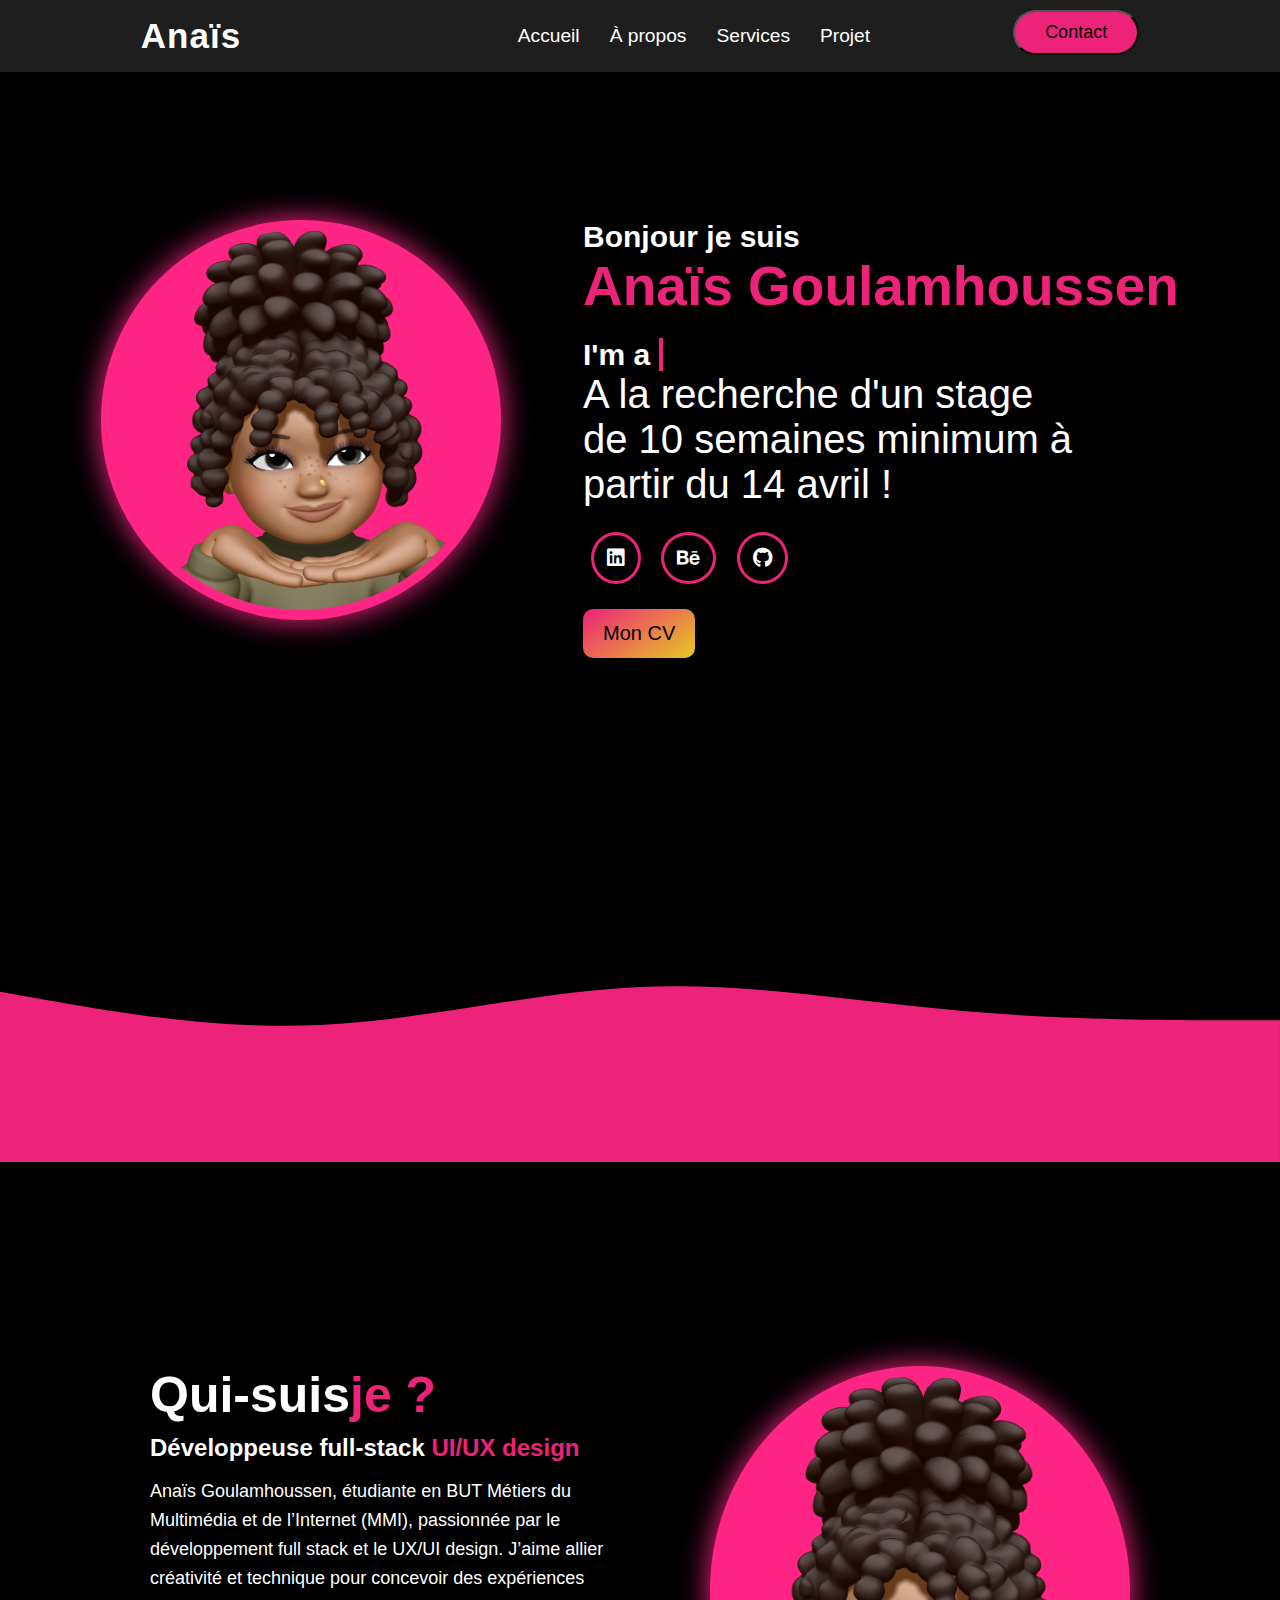
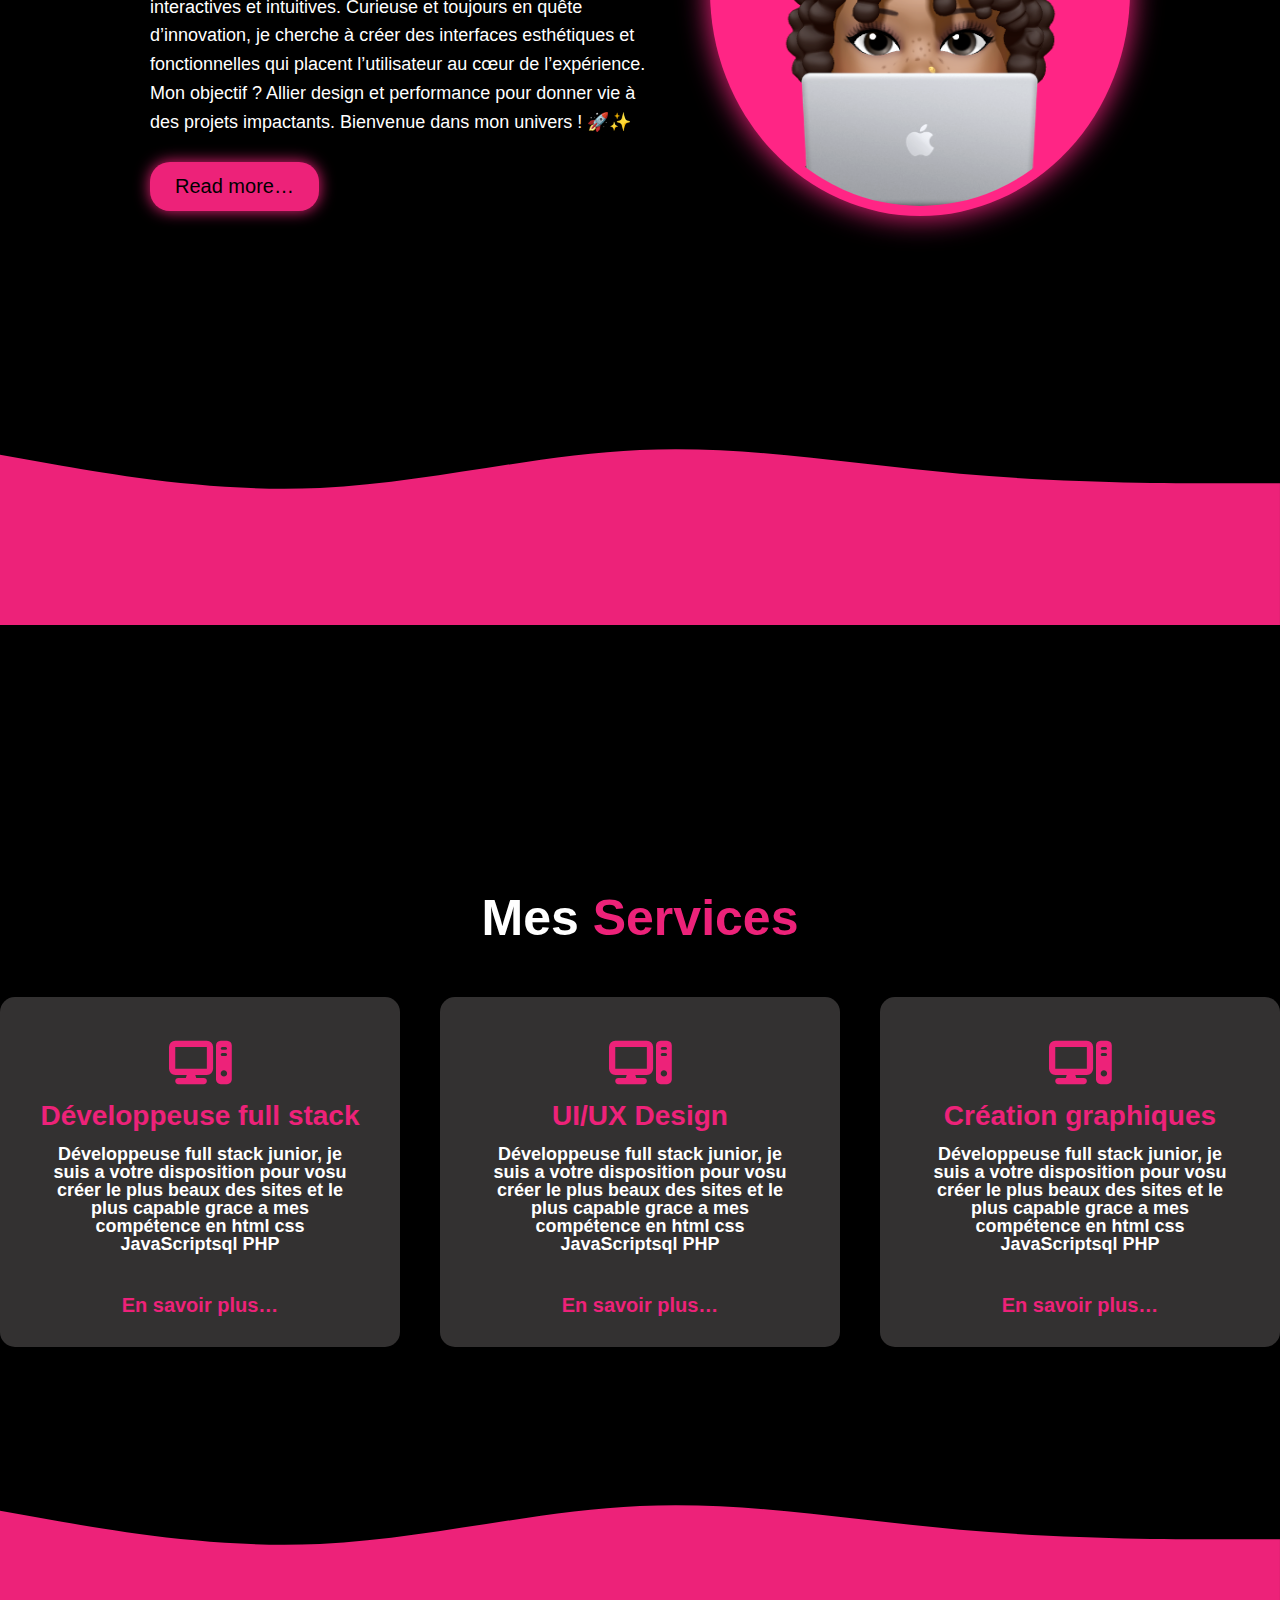
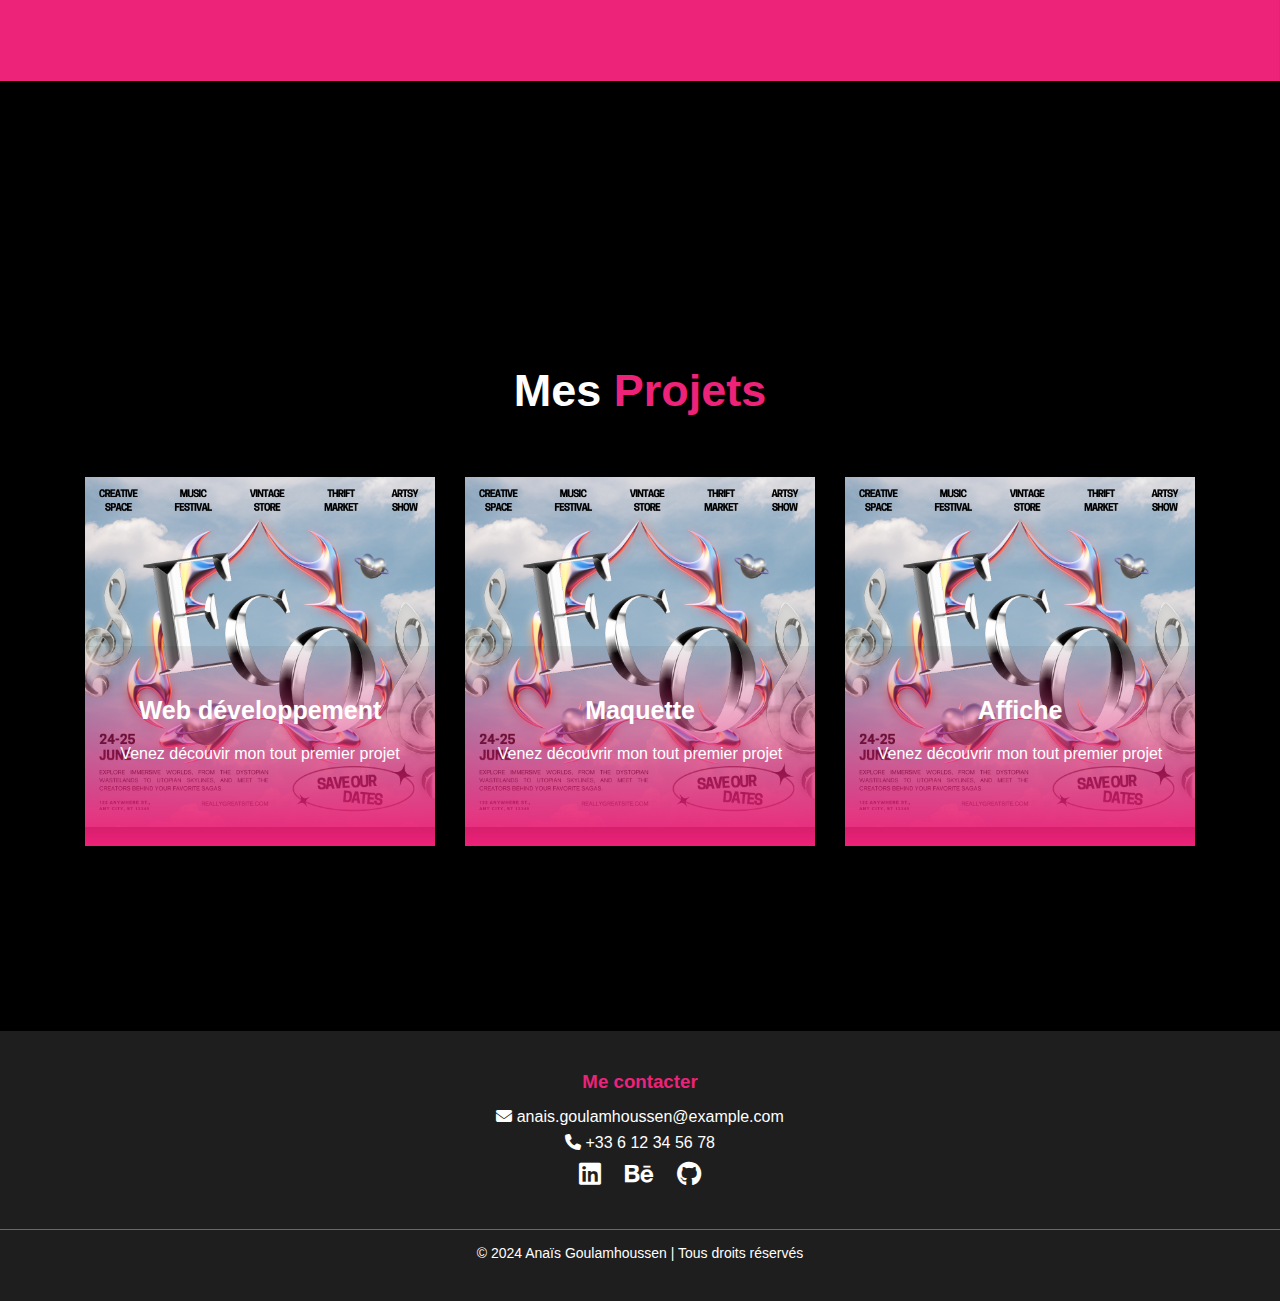
==== index.html @ 4d97e4d9 "Commit" ====
<!DOCTYPE html>
<html lang="fr">
<head>
    <meta charset="UTF-8">
    <meta name="viewport" content="width=device-width, initial-scale=1.0">
    <title>Portfolio Anaïs</title>
    <link rel="stylesheet" href="style.css">
    <link rel="stylesheet" href="https://cdnjs.cloudflare.com/ajax/libs/font-awesome/6.7.2/css/all.min.css">
</head>
<body>
 <nav>
        <input type="checkbox" class="checkbox" id="check">
        <h1 class="nav_head">Anaïs</h1>
        <ul>
            <li><a href="#Acceuil">Accueil</a></li>
            <li><a href="#Apropos">À propos</a></li>
            <li><a href="#services">Services</a></li>
            <li><a href="#projet">Projet</a></li>
          <a href="#contact"><button class="contact_btn">Contact</button></a>
        </ul>
      </div>
        <label for="check" class="checkbtn">
            <i class="fas fa-bars"></i>
        </label>
      </nav>
    <section id="home" class="home">
      <img src="./images/memojip.png" alt="Photo de Anaïs" width="400px" height="400px">
      <div class="description">
        <h1> Bonjour je suis <br><span> Anaïs Goulamhoussen</span></h1>
        <h2> I'm a <span> Web developpeuse | UI/UX design </span></h2>
        <p> A la recherche d'un stage de 10 semaines minimum à partir du 14 avril !
        </p>
        <div class="font">
          <i class="fa-brands fa-linkedin"></i>
          <i class="fa-brands fa-behance"></i>
          <i class="fa-brands fa-github"></i>
        </div>
        <button> Mon CV</button>
      </div>
    </section>
    <svg xmlns="http://www.w3.org/2000/svg" viewBox="0 0 1440 320">
      <path fill="#ED2279" fill-opacity="1" d="M0,128L60,138.7C120,149,240,171,360,165.3C480,160,600,128,720,122.7C840,117,960,139,1080,149.3C1200,160,1320,160,1380,160L1440,160L1440,320L1380,320C1320,320,1200,320,1080,320C960,320,840,320,720,320C600,320,480,320,360,320C240,320,120,320,60,320L0,320Z"></path></svg>
    <section id="about" class="about">
<div class="about_section">
<h1> Qui-suis<span>je ?</span></h1>
<h2> Développeuse full-stack <span> UI/UX design</span></h2>
<p>  Anaïs Goulamhoussen, étudiante en BUT Métiers du Multimédia et de l’Internet (MMI), passionnée par le développement full stack et le UX/UI design. J’aime allier créativité et technique pour concevoir des expériences interactives et intuitives.

Curieuse et toujours en quête d’innovation, je cherche à créer des interfaces esthétiques et fonctionnelles qui placent l’utilisateur au cœur de l’expérience. Mon objectif ? Allier design et performance pour donner vie à des projets impactants.

Bienvenue dans mon univers ! 🚀✨</p>
<button class="about_btn"> Read more…</button>
</div> 
<div class="about_photo">
  <img src="./images/apropos.png" alt="Photo de Anaïs" width="420px" height="450px">
</div>
</section> 
<svg xmlns="http://www.w3.org/2000/svg" viewBox="0 0 1440 320">
  <path fill="#ED2279" fill-opacity="1" d="M0,128L60,138.7C120,149,240,171,360,165.3C480,160,600,128,720,122.7C840,117,960,139,1080,149.3C1200,160,1320,160,1380,160L1440,160L1440,320L1380,320C1320,320,1200,320,1080,320C960,320,840,320,720,320C600,320,480,320,360,320C240,320,120,320,60,320L0,320Z"></path></svg>
<section id="service">
  <h1 class="service_section"> Mes <span> Services</span></h1>
  <div class="card">
    <div class="service_card">
      <i class="fas fa-computer">
        <h2> Développeuse full stack</h2>
        <p> Développeuse full stack junior, je suis a votre disposition pour vosu créer le plus beaux des sites et le plus capable grace a mes compétence en html css JavaScriptsql PHP
        </p>
        <a href="#"> En savoir plus…</a>
      </i>
    </div>
    <div class="service_card">
      <i class="fas fa-computer">
        <h2> UI/UX Design</h2>
        <p>Développeuse full stack junior, je suis a votre disposition pour vosu créer le plus beaux des sites et le plus capable grace a mes compétence en html css JavaScriptsql PHP
        </p>
        <a href="#"> En savoir plus…</a>
      </i>
    </div>
    <div class="service_card">
      <i class="fas fa-computer">
        <h2> Création graphiques </h2>
        <p>Développeuse full stack junior, je suis a votre disposition pour vosu créer le plus beaux des sites et le plus capable grace a mes compétence en html css JavaScriptsql PHP
        </p>
        <a href="#"> En savoir plus…</a>
      </i>
    </div>
  </div>
</section>
<svg xmlns="http://www.w3.org/2000/svg" viewBox="0 0 1440 320">
  <path fill="#ED2279" fill-opacity="1" d="M0,128L60,138.7C120,149,240,171,360,165.3C480,160,600,128,720,122.7C840,117,960,139,1080,149.3C1200,160,1320,160,1380,160L1440,160L1440,320L1380,320C1320,320,1200,320,1080,320C960,320,840,320,720,320C600,320,480,320,360,320C240,320,120,320,60,320L0,320Z"></path></svg>
<section id="portfolio"></section>
<h1 class="port_section">Mes <span>Projets</span></h1>
<div class="project">
  <div class="port_card">
    <a href="dev.html">
      <img src="./images/projet.png" alt="" width="350px" height="350px">
      <a href="dev.html"></a>
    <div class="content">
      <h1>Web développement </h1>
      <p> Venez découvir mon tout premier projet </p>
    </div>
  </div>
  <div class="port_card">
    <a href="ux.html">
        <img src="./images/projet.png" alt="" width="350px" height="350px">
    </a>
    <div class="content">
      <h1>Maquette</h1>
      <p> Venez découvrir mon tout premier projet </p>
    </div>
</div>

<div class="port_card">
    <a href="Création.html">
        <img src="./images/projet.png" alt="" width="350px" height="350px">
    </a>
    <div class="content">
      <h1>Affiche</h1>
      <p> Venez découvrir mon tout premier projet </p>
    </div>
</div>
</div>
</section>
<footer>
  <div class="footer_container">
    <div class="footer_contact">
      <h3>Me contacter</h3>
      <p><i class="fas fa-envelope"></i> anais.goulamhoussen@example.com</p>
      <p><i class="fas fa-phone"></i> +33 6 12 34 56 78</p>
      <div class="footer_social">
        <a href="#"><i class="fab fa-linkedin"></i></a>
        <a href="#"><i class="fab fa-behance"></i></a>
        <a href="#"><i class="fab fa-github"></i></a>
      </div>
    </div>
  </div>
  <p class="footer_bottom">&copy; 2024 Anaïs Goulamhoussen | Tous droits réservés</p>
</footer>

</body>
</html>
---- style.css ----
@import url('https://fonts.googleapis.com/css2?family=Poppins:wght@700&display=swap');

/* Splash Screen avec Vidéo */
.splash {
  position: fixed;
  top: 0;
  left: 0;
  width: 100vw;
  height: 100vh;
  background-color: black;
  display: flex;
  justify-content: center;
  align-items: center;
  z-index: 1000;
  overflow: hidden;
}

.splash video {
  width: 100%;
  height: 100%;
  object-fit: cover; /* Ajuste la vidéo pour remplir l'écran */
}

/* Masquer l'élément une fois terminé */
.hidden {
  opacity: 0;
  pointer-events: none;
  transition: opacity 0.5s ease-in-out;
}




/*barre de menu*/
*{
  margin: 0px;
  padding: 0px;
  box-sizing: border-box;
  font-family: Arial, Helvetica, sans-serif;
  text-decoration: none;
  scroll-behavior: smooth;
}









body {
  background-color: rgb(0, 0, 0);
}

.separator {
  width: 80%;
  height: 5px;
  background: linear-gradient(to right, #ED2279, transparent);
  margin: 50px auto;
  animation: fadeIn 1s ease-in-out;
}

@keyframes fadeIn {
  from {
      width: 0;
  }
  to {
      width: 80%;
  }
}













/*navbar section*/
nav {
  background-color:  rgb(30, 30, 30);
  display: flex;
  align-items: center;
  justify-content: space-around;
  top: 0;
  width: 100%;
  color: white;
  font-size:larger ;
  overflow: hidden;
  padding: 10px;
  position: fixed;
  z-index:1000 ;
}

.nav_head{
  font-size: 35px;
  letter-spacing: 1px;
}

li {
  display: flex;
  float: inline-start;
  overflow: hidden; 
}

li a{
padding: 15px;
display: block;
color: white;
}

li a:hover {
  color: #ED2279;
}
.contact_btn {
  padding: 10px 30px;
  color: black;
  margin-left: 8rem;
  background-color: #ED2279;
  border-radius: 30px;
  font-size: large;
  cursor: pointer;
transition: .5s ease-in-out;
}
.contact_btn:hover{
 color: white;
 border: 2px solid #ED2279;
 background: transparent;

}
/*responsive navbar*/
.checkbtn{
  font-size: 30px;
  float: right;
  margin-right: 30px;
  cursor: pointer;
  display: none;
}

.checkbox{
  display: none;

}

@media screen and (max-widht:952px){
  .nav_head{
    font-size: 30px;
  }
  nav li a {
    font-size: 18px;
  }
  nav.contact_btn{
   margin-left: 20px; 
  }
}

@media screen and (max-width: 820px) {  /* Correction de "widht" en "width" */
  .checkbtn {
    display: block;
    margin-left: 150px;
  }

  .nav_head {
    padding-left: 10px;
  }

  nav ul {
    z-index: 1000;
    position: fixed;
    width: 60%;
    height: 50vh;
    background-color: black;
    top: 50px;
    right: -100%;
    padding: 20px;
    transition: all 0.5s;
  }

  nav li {
    text-align: center;
    display: block;
    float: left;
    width: 330px;
    height: 60px;
    padding: 5px;
  }

  nav .contact_btn {
    width: 90%;
    margin-top: 15px;
  }

  nav li a {
    font-size: 20px;
    color: white;  /* Correction de "columns" en "color" */
  }

  .checkbox:checked ~ ul {  /* Correction de ".checkbox:checked ~ul" */
    right: 0;
  }
}

/*Home section*/

.home{
  padding: 220px 100px;
  color: white;
  display: flex;
  justify-content: space-around;
  gap: 5rem;
}

.description{
  padding-top: 2Opx;
}
.description h1{
  font-size: 30px;
  font-weight: 700;
}

.description h1 span {
  color: #ED2279;
  font-size: 55px;
}

.description h2 {
  margin-top: 20px;
  font-size: 30px;
  font-weight: 900;
}

.description p {
  font-size: 40px;
}
.description h2 span{
  color: #ED2279;
  position: relative;
}
.description h2 span:after{
content:"";
position: absolute;
left: 0;
right: 0px;
height: 100%;
border-left: 4px solid #ED2279;
background-color: #000000;
animation: text 5s infinite backwards steps(10);
}
 @keyframes text{
  0%{
    left: 0%;
  }
  50%{
    left: 100%;
  }
  100% {
    left:0%
  }
 }
 .description p{
 width: 500px;
 margin: 2Opx;

 }
 .font i {
  margin: 25px 8px;
  border: 3px solid #ED2279;
  border-radius: 50%;
  padding: 13px;
  font-size: 20px;
  cursor: pointer;
  transition: 4s ease-in-out;
 }
 .font i:hover {
  background-color: #ED2279;
  transform: translateY(-15px);
  box-shadow: 0px 0px 15px #ED2279;
 }
 .description button {
  padding: 13px 20px;
  font-size: 20px;
  border-radius: 10px;
  background: linear-gradient(145deg, #ED2279,rgb(231,201,35));
  cursor: pointer;
  border: none;
 }

 .home img{
  background-color: #ED2279;
  padding: 10px;
  border-radius: 50%;
  box-shadow: 0px 0px 30px #ED2279;
  filter: brightness(1.1);
  transition: .4s ease-in-out;
  animation: animate 2.5s ease-in-out forwards infinite ;
 }
 .home img:hover{
  box-shadow: 0px 0px 50px #ED2279;
 }
 @keyframes animate {
  0%{
    transform: translate(-15px);
  }
  50%{
    transform: translate(-15px);
  }
  100%{
    transform: translate(0px);
  }
 }

 /* responsive âge acceuil*/

 @media screen and (max-width:820px){
  .home img {
    margin-top: -7rem;
    margin-left: -1rem;
    margin-bottom: -5rem;
    width: 390px;
    height: 390px;
  }
  .home{
    grid-template-columns: 1fr;
    flex-wrap: wrap;
  }
  .description{
    margin-left: -4rem;
  }
  .description h1 {
  font-size: 25px;
  }
  .description h1 span {
  font-size: 40px;
  }
  .description h2 {
    font-size: 25px;
  }
  .description p {
    font-size: 15px;
  }
 }

/* Section À propos*/

/* Conteneur principal */
.about {
  display: flex;
  justify-content: space-around;
  margin: 100px 150px;
  gap: 60px;
  padding-top: 100px;
  color: white;
}

/* Style de la photo */
.about_photo img {
  background-color: #ED2279;
  padding: 10px;
  border-radius: 50%;
  box-shadow: 0px 0px 30px #ED2279;
  filter: brightness(1.1);
  animation: animate 2.5s ease-in-out infinite;
}

/* Animation de l’image */
@keyframes animate {
  0% {
    transform: translateY(0px);
  }
  50% {
    transform: translateY(-15px);
  }
  100% {
    transform: translateY(0px);
  }
}

.about_section {
  margin-bottom: 30px;
  max-width: 600px;
}

/* Titres */
.about_section h1 {
  font-size: 50px;
}
.about_section h2 {
  margin-top: 10px;
}

/* Mise en valeur des mots */
.about_section span {
  color: #ED2279;
}

/* Texte */
.about_section p {
  margin-top: 15px;
  font-size: 18px;
  line-height: 1.6;
}

/* Bouton */
.about_btn {
  padding: 13px 25px;
  font-size: 20px;
  background-color: #ED2279;
  margin-top: 25px;
  border-radius: 20px;
  box-shadow: 0px 0px 15px #ED2279;
  border: none;
  cursor: pointer;
  transition: transform 0.3s, box-shadow 0.3s;
}

/* Effet au survol du bouton */
.about_btn:hover {
  transform: scale(1.05);
  box-shadow: 0px 0px 20px #ED2279;
}

/* Responsive */
@media screen and (max-width: 820px) {
  .about {
    flex-direction: column; /* Conserve le flexbox */
    align-items: center;
    text-align: center;
    margin: 50px auto;
  }

  .about_section {
    max-width: 90%; /* Pour éviter d’être trop large */
    margin: auto;
  }

  .about_section h1 {
    font-size: 35px;
  }

  .about_photo img {
    width: 200px;
    height: auto; /* Garder le ratio */
    margin: 20px auto;
  }

  .about_btn {
    padding: 10px 20px;
    font-size: 18px;
  }
}

/* service section */

/* Titre section */
/* Titre section */
h1.service_section {
  margin-top: 10rem;
  color: white;
  font-size: 50px;
  padding-top: 100px;
  text-align: center;
}

h1.service_section span {
  color: #ED2279;
}

/* Conteneur des cartes */
div.card {
  display: flex;
  flex-wrap: wrap;
  justify-content: center; /* Centre les cartes */
  gap: 40px; /* Augmente l'espace entre les cartes */
  text-align: justify;
  margin: 50px auto;
  color: white;
  max-width: 1300px; /* Empêche l'étirement excessif */
}

/* Cartes */
.service_card {
  background-color: rgb(51, 49, 49);
  padding: 40px; /* Plus d'espace */
  border-radius: 15px;
  transition: .5s ease;
  width: 400px; /* Plus large */
  height: 350px; /* Plus grand */
  text-align: center;
  display: flex;
  flex-direction: column;
  justify-content: space-between;
}

.service_card:hover {
  border: 3px solid #ED2279;
  background-color: #ab1757;
  transform: translateY(-10px);
}

.service_card i {
  font-size: 50px; /* Icône plus grande */
  color: #ED2279;
}

.service_card h2 {
  font-size: 28px; /* Agrandi */
  margin-top: 15px;
}

.service_card p {
  margin-top: 15px;
  margin-bottom: 15px;
  color: white;
  font-size: 18px; /* Texte plus lisible */
}

.service_card a {
  font-size: 20px; /* Lien plus grand */
  color: #ED2279;
}

/* 🛠️ RESPONSIVE DESIGN */
@media screen and (max-width: 1024px) {
  div.card {
    gap: 30px;
  }

  .service_card {
    width: 380px; /* Légèrement réduit */
    height: 330px;
    padding: 35px;
  }

  h1.service_section {
    font-size: 45px;
    padding-top: 50px;
  }
}

@media screen and (max-width: 768px) {
  div.card {
    flex-direction: column; /* Empile les cartes */
    align-items: center;
  }

  .service_card {
    width: 90%;
    height: auto;
    padding: 30px;
  }

  h1.service_section {
    font-size: 40px;
  }
}

@media screen and (max-width: 480px) {
  h1.service_section {
    font-size: 35px;
  }

  .service_card {
    width: 100%;
    padding: 25px;
  }

  .service_card h2 {
    font-size: 24px;
  }

  .service_card p {
    font-size: 16px;
  }
}

/* Portfolio section */

h1.port_section {
  margin-top: 200px;
  text-align: center;
  color: white;
  font-size: 45px;
  padding-top: 80px;
}

h1.port_section span{
  color: #ED2279;
}

div.project{
  display: flex;
  align-items: center;
  justify-content: center;
  gap: 30px;
  margin-top: 60px;
}

.port_card img{
  transition: .4s ease-in-out;
}

.port_card img:hover{
  transform: translateY(-20px) scale(1.1);
}

.port_card {
  object-fit: cover;
  overflow: hidden;
  box-sizing: border-box;
}

.port_card .content {
  border-image: fill 0 linear-gradient(#0001,#ED2279);
  position: relative;
  bottom: 185px;
  height: 200px;
  text-align: center;
  color: white;
  padding-top: 50px;
}

.content h1{
  font-size: 25px;
  margin-bottom: 20px;
}

.content{
  width: 350px;
}

@media screen and (max-width: 820px) {
  h1.port_section {
    font-size: 35px;
  }
  .project {
    grid-template-columns: 1fr;
    margin-bottom: 200px;
    flex-wrap: wrap;
  }
  .port_card {
    margin-bottom: -170px;
  }
}







/* Footer */
footer {
  background-color: rgb(30, 30, 30);
  color: white;
  padding: 40px 0;
  text-align: center;
}

.footer_container {
  display: flex;
  justify-content: space-around;
  flex-wrap: wrap;
  max-width: 1200px;
  margin: auto;
  padding: 0 20px;
}

.footer_about, .footer_links, .footer_contact {
  flex: 1;
  min-width: 250px;
  margin-bottom: 20px;
}

.footer_about h2, .footer_links h3, .footer_contact h3 {
  color: #ED2279;
  margin-bottom: 15px;
}

.footer_links ul {
  list-style: none;
  padding: 0;
}

.footer_links ul li {
  margin: 8px 0;
}

.footer_links ul li a {
  color: white;
  text-decoration: none;
  transition: 0.3s;
}

.footer_links ul li a:hover {
  color: #ED2279;
}

.footer_contact p {
  margin: 8px 0;
}

.footer_social a {
  display: inline-block;
  margin: 0 10px;
  font-size: 25px;
  color: white;
  transition: 0.3s;
}

.footer_social a:hover {
  color: #ED2279;
}

.footer_bottom {
  margin-top: 20px;
  font-size: 14px;
  border-top: 1px solid #ED2279;
  padding-top: 15px;
}

/* Responsive */
@media screen and (max-width: 768px) {
  .footer_container {
    flex-direction: column;
    text-align: center;
  }
}
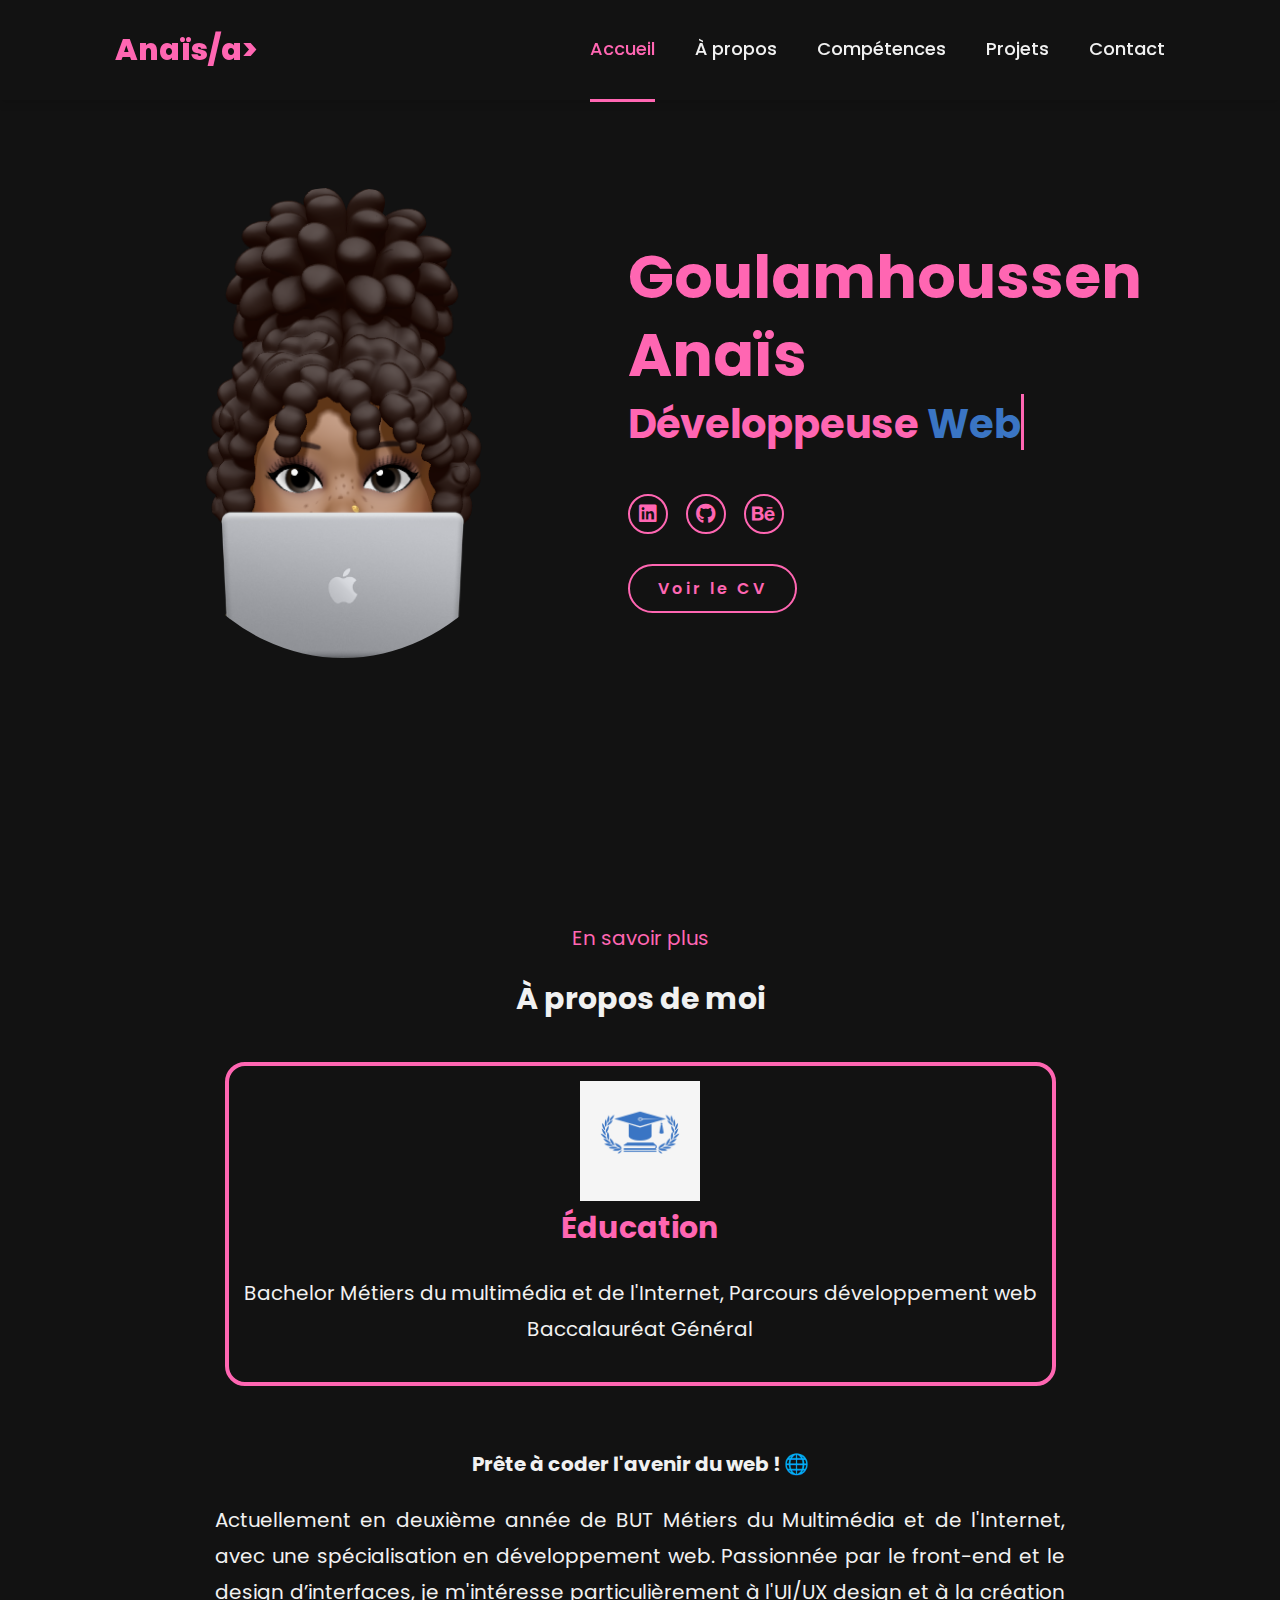
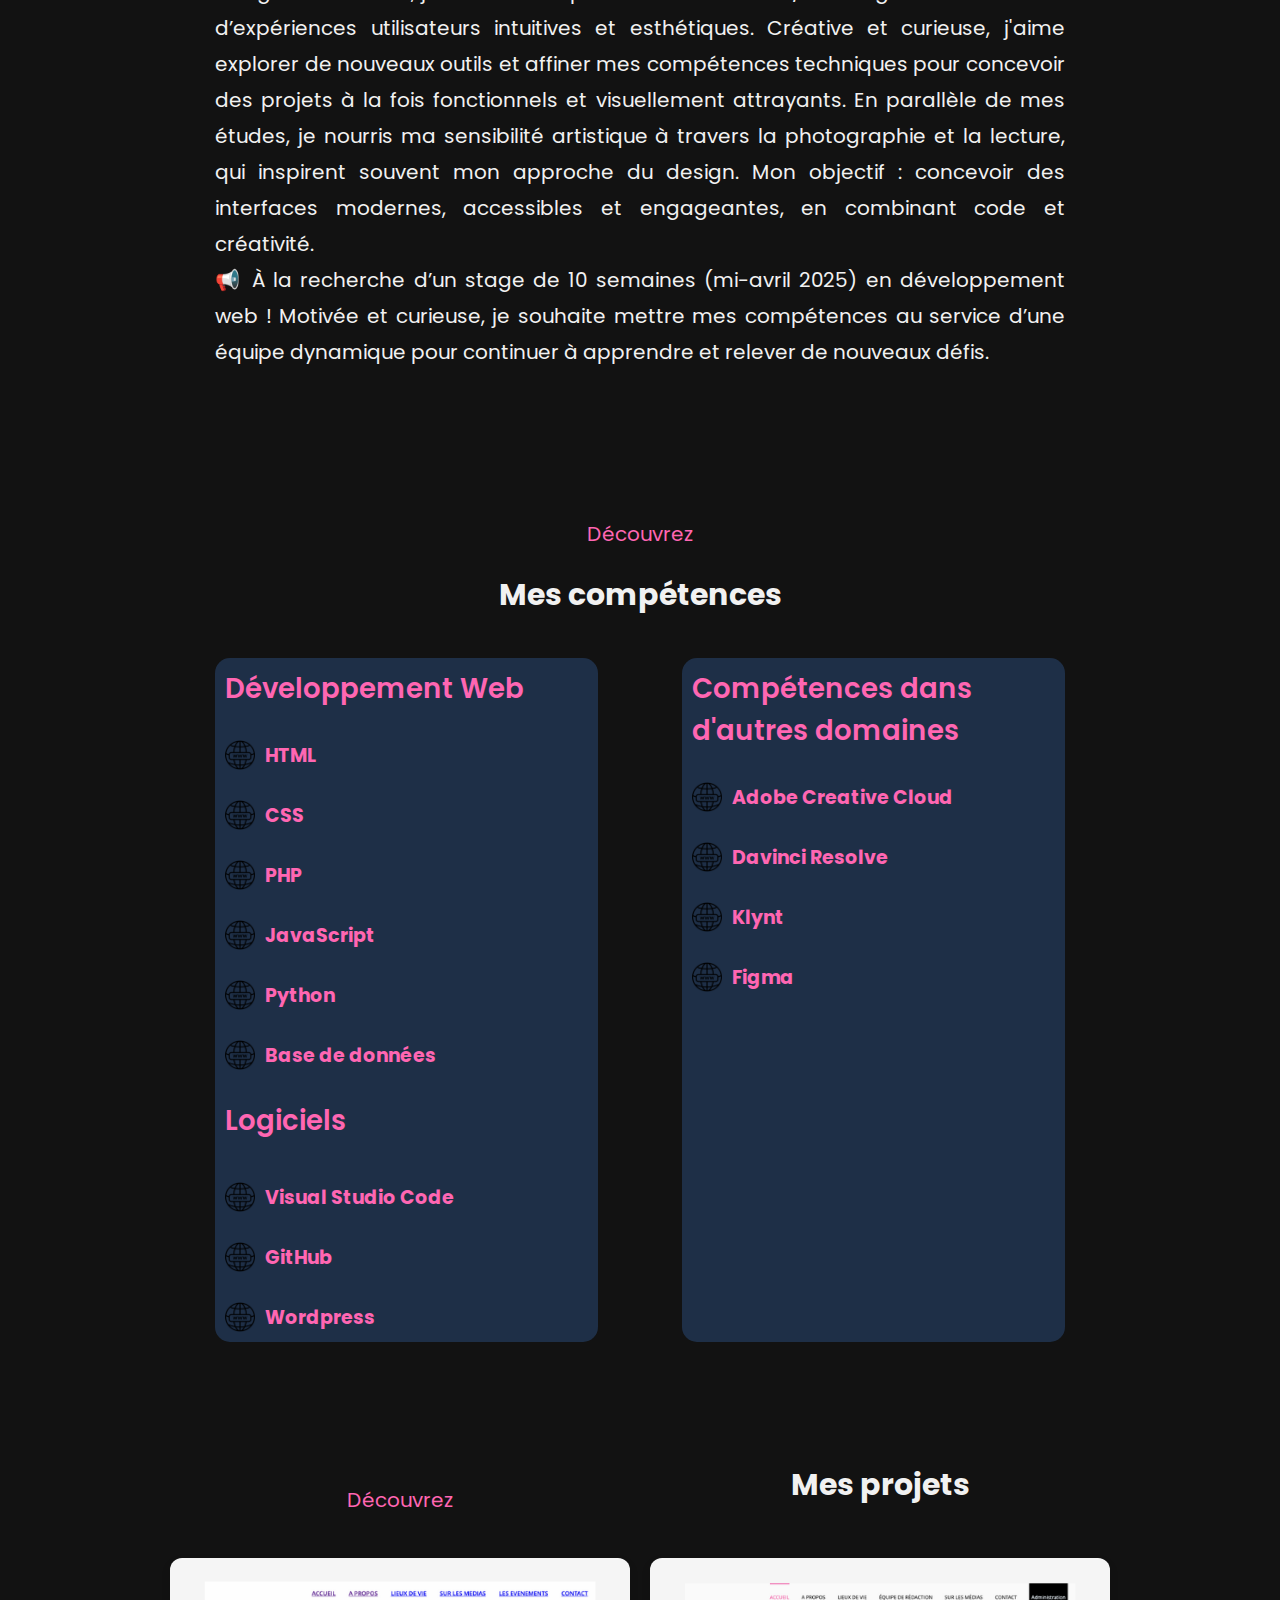
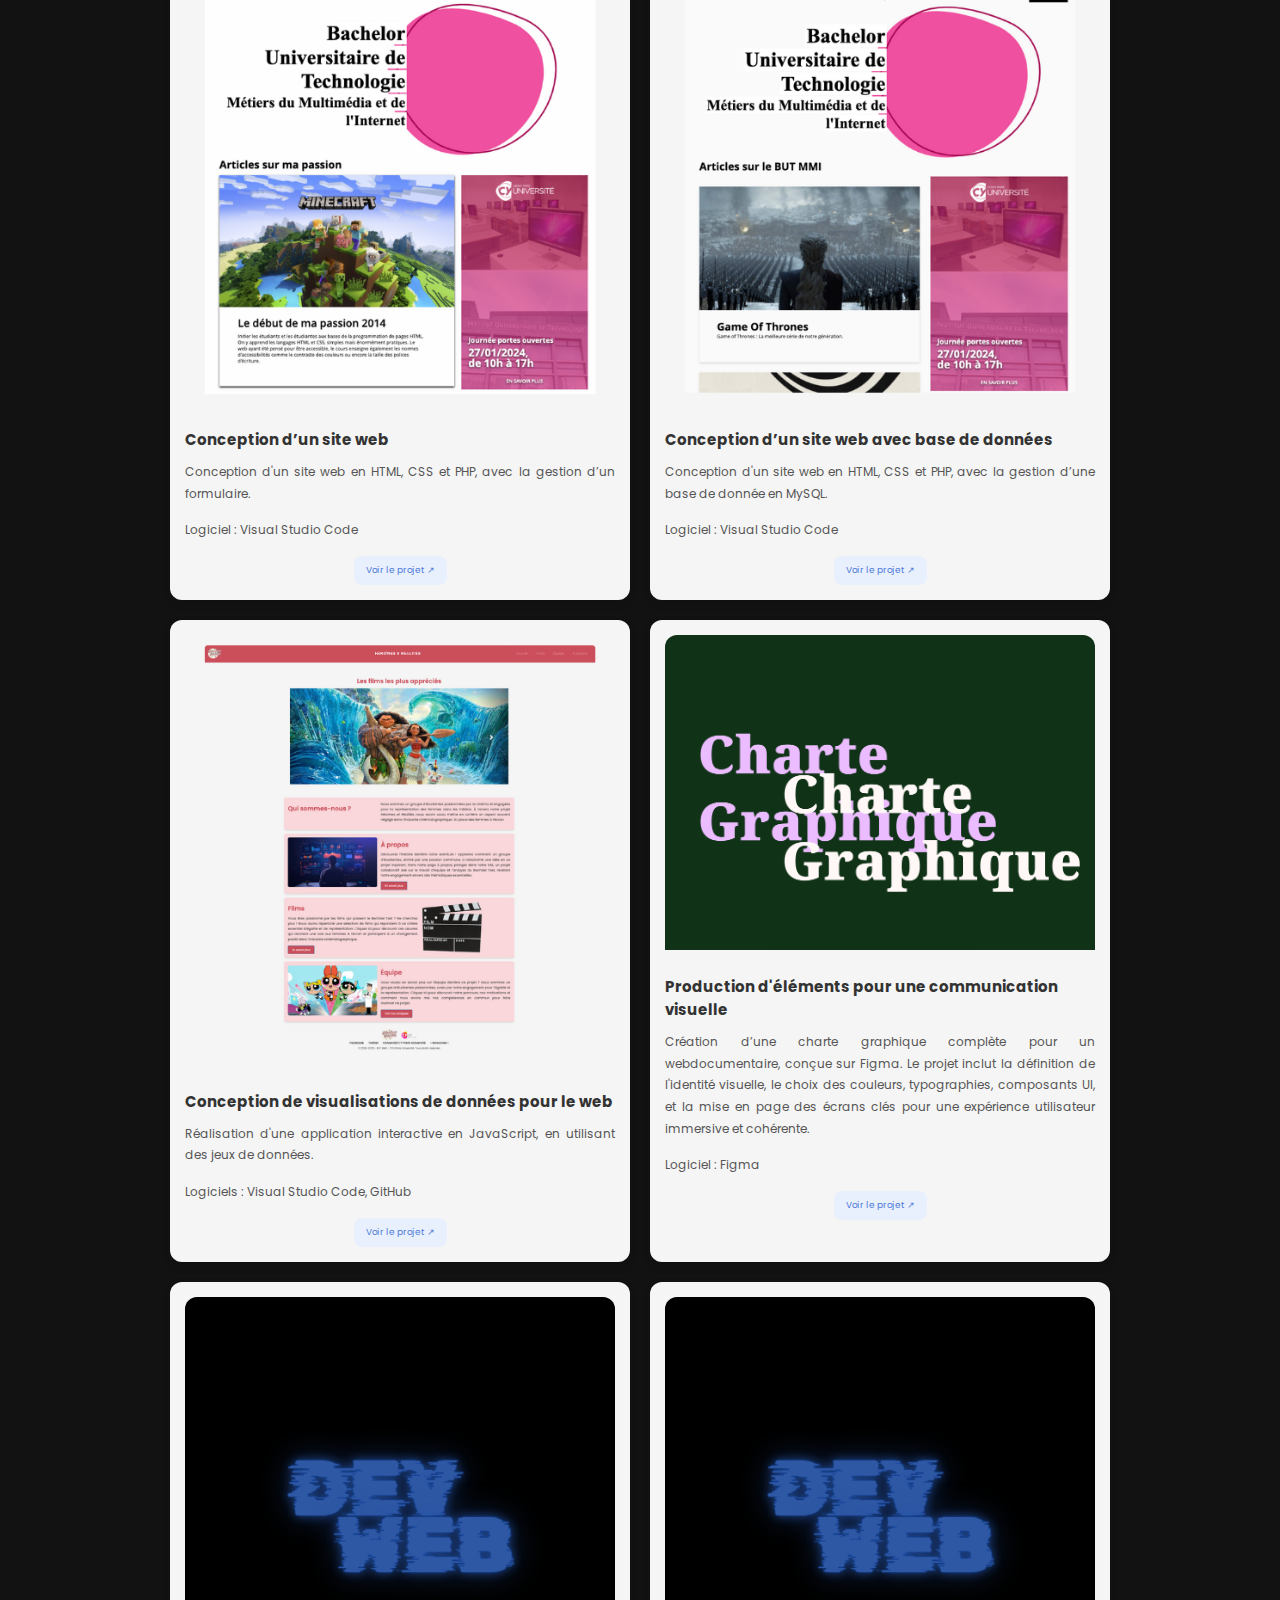
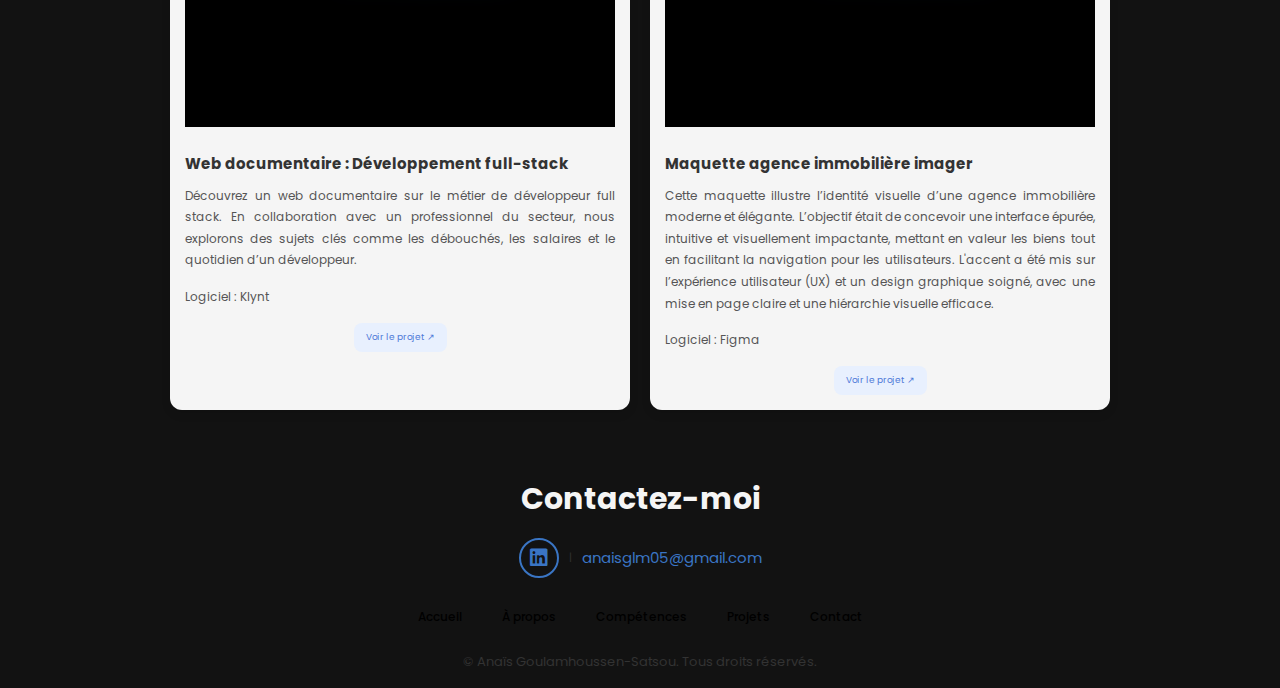
==== commit 2020b1f4: "new commit" ====
--- a/index.html
+++ b/index.html
@@ -1,143 +1,317 @@
 <!DOCTYPE html>
-<html lang="fr">
+<html lang="en">
+    
 <head>
     <meta charset="UTF-8">
     <meta name="viewport" content="width=device-width, initial-scale=1.0">
-    <title>Portfolio Anaïs</title>
+    <link rel="stylesheet" href="https://cdnjs.cloudflare.com/ajax/libs/font-awesome/6.5.2/css/all.min.css">
     <link rel="stylesheet" href="style.css">
-    <link rel="stylesheet" href="https://cdnjs.cloudflare.com/ajax/libs/font-awesome/6.7.2/css/all.min.css">
+    <link rel="icon" type="image/x-icon" href="img/memojip.png">
+    <title>Mon portfolio</title>
 </head>
 <body>
- <nav>
-        <input type="checkbox" class="checkbox" id="check">
-        <h1 class="nav_head">Anaïs</h1>
-        <ul>
-            <li><a href="#Acceuil">Accueil</a></li>
-            <li><a href="#Apropos">À propos</a></li>
-            <li><a href="#services">Services</a></li>
-            <li><a href="#projet">Projet</a></li>
-          <a href="#contact"><button class="contact_btn">Contact</button></a>
-        </ul>
+  <header>
+    <a href="#home" class="logo">Anaïs/a>
+    <div class="hamburger-icon" onclick="toggleMenu()">
+      <span></span>
+      <span></span>
+      <span></span>
+    </div>
+    <nav>
+      <a href="#home" class="active">Accueil</a>
+      <a href="#apropos">À propos</a>
+      <a href="#competences">Compétences</a>
+      <a href="#projet">Projets</a>
+      <a href="#contact">Contact</a>
+    </nav>
+  </header>
+  
+    
+    <section id="home" class="home">
+        <div class="home-img">
+            <img src="img/apropos.png" alt="profil pic">
+        </div>
+        <div class="home-content">
+            <h1>Goulamhoussen <span> Anaïs</span></h1>
+            <h3 class="typing-text">Développeuse <span>Web</span></h3>
+            <div class="social-icons">
+              <a href="https://www.linkedin.com/in/ana%C3%AFs-goulamhoussen-satsou-baa14a252/" target="_blank">
+                <i class="fa-brands fa-linkedin"></i>
+            </a>
+            <a href="https://github.com/AnaisGs" target="_blank">
+                <i class="fa-brands fa-github"></i>
+            </a>
+            <a href="" target="_blank">
+                <i class="fa-brands fa-behance"></i>
+            </a>
+        </div>
+            <a href="https://www.canva.com/design/DAGfrbhE6qQ/M0yYCYh_d4G3NiJn_-lBkQ/view?utm_content=DAGfrbhE6qQ&utm_campaign=designshare&utm_medium=link2&utm_source=uniquelinks&utlId=hda1fbd6d77" class="btn" target="_blank">Voir le CV</a>
+        </div>
+    </section>
+
+    <section id="apropos">
+        <p class="section_texte_p1">En savoir plus</p>
+        <h1 class="title">À propos de moi</h1>
+        <div class="section-container">
+             <!---<div class="section__pic-container">
+               <img src="img/main.png" alt="profil pic" class="about-pic"> 
+            </div>--->
+            <div class="about-details-container">
+                <div class="about-containers">
+                    <div class="details-container">
+                        <img src="img/logo-education.png" alt="pp" class="icon"/>
+                    <h3 class="h3">Éducation</h3> 
+                    <p class="text">Bachelor Métiers du multimédia et de l'Internet, Parcours développement web <br />Baccalauréat Général</p>
+                </div>                  
+                </div> 
+                <div class="text-container">
+                <h2>Prête à coder l'avenir du web ! 🌐</h2> 
+                <p>Actuellement en deuxième année de BUT Métiers du Multimédia et de l'Internet, avec une spécialisation en développement web. Passionnée par le front-end et le design d’interfaces, je m'intéresse particulièrement à l'UI/UX design et à la création d’expériences utilisateurs intuitives et esthétiques.
+
+                    Créative et curieuse, j'aime explorer de nouveaux outils et affiner mes compétences techniques pour concevoir des projets à la fois fonctionnels et visuellement attrayants. En parallèle de mes études, je nourris ma sensibilité artistique à travers la photographie et la lecture, qui inspirent souvent mon approche du design.
+                    
+                    
+                    Mon objectif : concevoir des interfaces modernes, accessibles et engageantes, en combinant code et créativité.
+                    
+                    <br>
+                  📢 À la recherche d’un stage de 10 semaines (mi-avril 2025) en développement web ! Motivée et curieuse, je souhaite mettre mes compétences au service d’une équipe dynamique pour continuer à apprendre et relever de nouveaux défis.</p>
+                </div>
+                </div>
+            </div>
+        </div> 
+    </section>
+
+    <section id="competences">
+      <p class="section_texte_p1">Découvrez</p>
+      <h1 class="title">Mes compétences</h1>
+      <div class="competence-details-container">
+          <div class="competence-containers">
+              <div class="details-container-competence">
+                  <h2 class="competence-sub-title">Développement Web</h2>
+                  <div class="article-container-competence">
+                      <article>
+                          <img
+                              src="img/checkmark.png"
+                              alt="Experience icon"
+                              class="icon-competence"
+                          />
+                          <div>
+                              <h3>HTML</h3>
+                          </div>
+                      </article>
+                      <article>
+                          <img
+                              src="img/checkmark.png"
+                              alt="Experience icon"
+                              class="icon-competence"
+                          />
+                          <div>
+                              <h3>CSS</h3>
+                          </div>
+                      </article>
+                      <article>
+                          <img
+                              src="img/checkmark.png"
+                              alt="Experience icon"
+                              class="icon-competence"
+                          />
+                          <div>
+                              <h3>PHP</h3>
+                          </div>
+                      </article>
+                      <article>
+                          <img
+                              src="img/checkmark.png"
+                              alt="Experience icon"
+                              class="icon-competence"
+                          />
+                          <div>
+                              <h3>JavaScript</h3>
+                          </div>
+                      </article>
+                      <article>
+                        <img
+                            src="img/checkmark.png"
+                            alt="Experience icon"
+                            class="icon-competence"
+                        />
+                        <div>
+                            <h3>Python</h3>
+                        </div>
+                    </article>
+                    <article>
+                      <img
+                          src="img/checkmark.png"
+                          alt="Experience icon"
+                          class="icon-competence"
+                      />
+                      <div>
+                          <h3>Base de données</h3>
+                      </div>
+                      </article>
+                      
+                      <h2 class="competence-sub-title">Logiciels</h2>
+                      <article>
+                        <img
+                            src="img/checkmark.png"
+                            alt="Experience icon"
+                            class="icon-competence"
+                        />
+                        <div>
+                            <h3>Visual Studio Code</h3>
+                        </div>
+                    </article>
+                    <article>
+                      <img
+                          src="img/checkmark.png"
+                          alt="Experience icon"
+                          class="icon-competence"
+                      />
+                      <div>
+                          <h3>GitHub</h3>
+                      </div>
+                  </article>
+                      <article>
+                        <img
+                            src="img/checkmark.png"
+                            alt="Experience icon"
+                            class="icon-competence"
+                        />
+                        <div>
+                            <h3>Wordpress</h3>
+                        </div>
+                    </article>
+                  </div>
+              </div> <br>
+      
+              <div class="details-container-competence">
+                  <h2 class="competence-sub-title">Compétences dans d'autres domaines</h2>
+                  <div class="article-container-competence">
+                      <article>
+                          <img
+                              src="img/checkmark.png"
+                              alt="Experience icon"
+                              class="icon-competence"
+                          />
+                          <div>
+                              <h3>Adobe Creative Cloud</h3>
+                          </div>
+                      </article>
+                      <article>
+                          <img
+                              src="img/checkmark.png"
+                              alt="Experience icon"
+                              class="icon-competence"
+                          />
+                          <div>
+                              <h3>Davinci Resolve</h3>
+                          </div>
+                      </article>
+                      <article>
+                          <img
+                              src="img/checkmark.png"
+                              alt="Experience icon"
+                              class="icon-competence"
+                          />
+                          <div>
+                              <h3>Klynt</h3>
+                          </div>
+                      </article>
+                      <article>
+                        <img
+                            src="img/checkmark.png"
+                            alt="Experience icon"
+                            class="icon-competence"
+                        />
+                        <div>
+                            <h3>Figma</h3>
+                        </div>
+                    </article>
+                  </div>
+              </div>
+          </div>
       </div>
-        <label for="check" class="checkbtn">
-            <i class="fas fa-bars"></i>
-        </label>
-      </nav>
-    <section id="home" class="home">
-      <img src="./images/memojip.png" alt="Photo de Anaïs" width="400px" height="400px">
-      <div class="description">
-        <h1> Bonjour je suis <br><span> Anaïs Goulamhoussen</span></h1>
-        <h2> I'm a <span> Web developpeuse | UI/UX design </span></h2>
-        <p> A la recherche d'un stage de 10 semaines minimum à partir du 14 avril !
-        </p>
-        <div class="font">
-          <i class="fa-brands fa-linkedin"></i>
-          <i class="fa-brands fa-behance"></i>
-          <i class="fa-brands fa-github"></i>
-        </div>
-        <button> Mon CV</button>
-      </div>
-    </section>
-    <svg xmlns="http://www.w3.org/2000/svg" viewBox="0 0 1440 320">
-      <path fill="#ED2279" fill-opacity="1" d="M0,128L60,138.7C120,149,240,171,360,165.3C480,160,600,128,720,122.7C840,117,960,139,1080,149.3C1200,160,1320,160,1380,160L1440,160L1440,320L1380,320C1320,320,1200,320,1080,320C960,320,840,320,720,320C600,320,480,320,360,320C240,320,120,320,60,320L0,320Z"></path></svg>
-    <section id="about" class="about">
-<div class="about_section">
-<h1> Qui-suis<span>je ?</span></h1>
-<h2> Développeuse full-stack <span> UI/UX design</span></h2>
-<p>  Anaïs Goulamhoussen, étudiante en BUT Métiers du Multimédia et de l’Internet (MMI), passionnée par le développement full stack et le UX/UI design. J’aime allier créativité et technique pour concevoir des expériences interactives et intuitives.
-
-Curieuse et toujours en quête d’innovation, je cherche à créer des interfaces esthétiques et fonctionnelles qui placent l’utilisateur au cœur de l’expérience. Mon objectif ? Allier design et performance pour donner vie à des projets impactants.
-
-Bienvenue dans mon univers ! 🚀✨</p>
-<button class="about_btn"> Read more…</button>
-</div> 
-<div class="about_photo">
-  <img src="./images/apropos.png" alt="Photo de Anaïs" width="420px" height="450px">
-</div>
-</section> 
-<svg xmlns="http://www.w3.org/2000/svg" viewBox="0 0 1440 320">
-  <path fill="#ED2279" fill-opacity="1" d="M0,128L60,138.7C120,149,240,171,360,165.3C480,160,600,128,720,122.7C840,117,960,139,1080,149.3C1200,160,1320,160,1380,160L1440,160L1440,320L1380,320C1320,320,1200,320,1080,320C960,320,840,320,720,320C600,320,480,320,360,320C240,320,120,320,60,320L0,320Z"></path></svg>
-<section id="service">
-  <h1 class="service_section"> Mes <span> Services</span></h1>
-  <div class="card">
-    <div class="service_card">
-      <i class="fas fa-computer">
-        <h2> Développeuse full stack</h2>
-        <p> Développeuse full stack junior, je suis a votre disposition pour vosu créer le plus beaux des sites et le plus capable grace a mes compétence en html css JavaScriptsql PHP
-        </p>
-        <a href="#"> En savoir plus…</a>
-      </i>
+  </section>
+  
+
+          <section id="projet" class="projects"> 
+          <p class="section_texte_p1">Découvrez</p>
+                <h1 class="title">Mes projets</h1>
+                
+            <div class="project-card">
+                <img src="img/sae1.png" alt="Conception de site web ">
+                <h3>Conception d’un site web</h3>
+                <p>Conception d'un site web en HTML, CSS et PHP, avec la gestion d’un formulaire.</p> 
+                <p>Logiciel : Visual Studio Code</p> 
+
+                <a href="https://hamed.alwaysdata.net/BUT1MM1/dev/SAE105/Cours/acceuil.php" class="projet-link" target="_blank">Voir le projet ↗</a>
+            </div>
+            <div class="project-card">
+                <img src="img/sae2.png" alt="Conception d’un site avec base de donnée">
+                <h3>Conception d’un site web avec base de données</h3>
+                <p>Conception d'un site web en HTML, CSS et PHP, avec la gestion d’une base de donnée en MySQL.</p>
+                <p>Logiciel : Visual Studio Code</p> 
+                <a href="https://wizan.alwaysdata.net/SAE-203-consignes/code/" class="projet-link" target="_blank">Voir le projet ↗</a>
+            </div>
+            <div class="project-card">
+                <img src="img/sae3.png" alt="Conception de visualisations de données">
+                <h3>Conception de visualisations de données pour le web </h3>
+                <p>Réalisation d'une application interactive en JavaScript, en utilisant des jeux de données.</p>
+                <p>Logiciels : Visual Studio Code, GitHub</p> 
+                <a href="https://wazabih.github.io/SAE_303-Data/index.html" class="projet-link" target="_blank">Voir le projet ↗</a>
+            </div>
+            <div class="project-card">
+              <img src="img/Chartegraphique.png" alt=" Produire les éléments d’une communication visuelle ">
+              <h3>Production d'éléments pour une communication visuelle </h3>
+              <p>Création d’une charte graphique complète pour un webdocumentaire, conçue sur Figma.
+                Le projet inclut la définition de l'identité visuelle, le choix des couleurs, typographies, composants UI, et la mise en page des écrans clés pour une expérience utilisateur immersive et cohérente. </p>
+              <p>Logiciel : Figma </p> 
+              <a href="https://drive.google.com/file/d/1qTcnCQB_jlNUqPtkrOJAiNaQw5n1qgx0/view" class="projet-link" target="_blank">Voir le projet ↗</a>
+          </div>
+          <div class="project-card">
+            <img src="img/sae5.png" alt=" Web documentaire : Développement full-stack ">
+            <h3>Web documentaire : Développement full-stack</h3>
+            <p>Découvrez un web documentaire sur le métier de développeur full stack. En collaboration avec un professionnel du secteur, nous explorons des sujets clés comme les débouchés, les salaires et le quotidien d’un développeur.</p>
+            <p>Logiciel : Klynt</p> 
+            <a href="https://anaisgs.github.io/Webdocumentaire/" class="projet-link" target="_blank">Voir le projet ↗</a>
+        </div>
+        <div class="project-card">
+            <img src="img/sae5.png" alt=" Maquette agence immobilière imager">
+            <h3>Maquette agence immobilière imager</h3>
+            <p>Cette maquette illustre l’identité visuelle d’une agence immobilière moderne et élégante. L’objectif était de concevoir une interface épurée, intuitive et visuellement impactante, mettant en valeur les biens tout en facilitant la navigation pour les utilisateurs. L'accent a été mis sur l’expérience utilisateur (UX) et un design graphique soigné, avec une mise en page claire et une hiérarchie visuelle efficace.</p>
+            <p>Logiciel : Figma</p> 
+            <a href="https://www.figma.com/proto/F1oC0zKf6BBVKS0uJmMKw3/Untitled?t=GZf5mSJgUMW1Z5bq-0&scaling=min-zoom&content-scaling=fixed&page-id=0%3A1&node-id=1-101" class="projet-link" target="_blank">Voir le projet ↗</a>
+        </div>
+      </section>
+
+      <div class="section-contact" id="contact">
+        <h1 class="title">Contactez-moi</h1> <br>
+        <div class="contact-info">
+            <a href="https://www.linkedin.com/in/ana%C3%AFs-goulamhoussen-satsou-baa14a252/" target="_blank" class="linkedin-link">
+                <i class="fa-brands fa-linkedin"></i>
+            </a>
+            <span class="separator">|</span>
+            <a href="mailto: anaisglm05@gmail.com" class="email-link"> anaisglm05@gmail.com</a>
+        </div>
     </div>
-    <div class="service_card">
-      <i class="fas fa-computer">
-        <h2> UI/UX Design</h2>
-        <p>Développeuse full stack junior, je suis a votre disposition pour vosu créer le plus beaux des sites et le plus capable grace a mes compétence en html css JavaScriptsql PHP
-        </p>
-        <a href="#"> En savoir plus…</a>
-      </i>
-    </div>
-    <div class="service_card">
-      <i class="fas fa-computer">
-        <h2> Création graphiques </h2>
-        <p>Développeuse full stack junior, je suis a votre disposition pour vosu créer le plus beaux des sites et le plus capable grace a mes compétence en html css JavaScriptsql PHP
-        </p>
-        <a href="#"> En savoir plus…</a>
-      </i>
-    </div>
+      
+                
+<!---FOOTER-->
+
+<footer class="footer">
+  <div class="container-footer">
+    
+    <nav class="nav-footer ">
+      <a href="#home" >Accueil</a>
+      <a href="#apropos">À propos</a>
+      <a href="#competences">Compétences</a>
+      <a href="#projet">Projets</a>
+      <a href="#contact">Contact</a>
+    </nav> <br>
+    <p>© Anaïs Goulamhoussen-Satsou. Tous droits réservés.</p>
   </div>
-</section>
-<svg xmlns="http://www.w3.org/2000/svg" viewBox="0 0 1440 320">
-  <path fill="#ED2279" fill-opacity="1" d="M0,128L60,138.7C120,149,240,171,360,165.3C480,160,600,128,720,122.7C840,117,960,139,1080,149.3C1200,160,1320,160,1380,160L1440,160L1440,320L1380,320C1320,320,1200,320,1080,320C960,320,840,320,720,320C600,320,480,320,360,320C240,320,120,320,60,320L0,320Z"></path></svg>
-<section id="portfolio"></section>
-<h1 class="port_section">Mes <span>Projets</span></h1>
-<div class="project">
-  <div class="port_card">
-    <a href="dev.html">
-      <img src="./images/projet.png" alt="" width="350px" height="350px">
-      <a href="dev.html"></a>
-    <div class="content">
-      <h1>Web développement </h1>
-      <p> Venez découvir mon tout premier projet </p>
-    </div>
-  </div>
-  <div class="port_card">
-    <a href="ux.html">
-        <img src="./images/projet.png" alt="" width="350px" height="350px">
-    </a>
-    <div class="content">
-      <h1>Maquette</h1>
-      <p> Venez découvrir mon tout premier projet </p>
-    </div>
-</div>
-
-<div class="port_card">
-    <a href="Création.html">
-        <img src="./images/projet.png" alt="" width="350px" height="350px">
-    </a>
-    <div class="content">
-      <h1>Affiche</h1>
-      <p> Venez découvrir mon tout premier projet </p>
-    </div>
-</div>
-</div>
-</section>
-<footer>
-  <div class="footer_container">
-    <div class="footer_contact">
-      <h3>Me contacter</h3>
-      <p><i class="fas fa-envelope"></i> anais.goulamhoussen@example.com</p>
-      <p><i class="fas fa-phone"></i> +33 6 12 34 56 78</p>
-      <div class="footer_social">
-        <a href="#"><i class="fab fa-linkedin"></i></a>
-        <a href="#"><i class="fab fa-behance"></i></a>
-        <a href="#"><i class="fab fa-github"></i></a>
-      </div>
-    </div>
-  </div>
-  <p class="footer_bottom">&copy; 2024 Anaïs Goulamhoussen | Tous droits réservés</p>
 </footer>
 
+<script src="style.js"></script>
 </body>
-</html>
-
-
+</html>--- a/style.css
+++ b/style.css
@@ -1,733 +1,661 @@
-@import url('https://fonts.googleapis.com/css2?family=Poppins:wght@700&display=swap');
-
-/* Splash Screen avec Vidéo */
-.splash {
-  position: fixed;
-  top: 0;
-  left: 0;
-  width: 100vw;
-  height: 100vh;
-  background-color: black;
-  display: flex;
-  justify-content: center;
-  align-items: center;
-  z-index: 1000;
-  overflow: hidden;
-}
-
-.splash video {
-  width: 100%;
-  height: 100%;
-  object-fit: cover; /* Ajuste la vidéo pour remplir l'écran */
-}
-
-/* Masquer l'élément une fois terminé */
-.hidden {
-  opacity: 0;
-  pointer-events: none;
-  transition: opacity 0.5s ease-in-out;
-}
-
-
-
-
-/*barre de menu*/
+@import url('https://fonts.googleapis.com/css2?family=Poppins:wght@100;200;300;400;500;600&display=swap');
+
 *{
-  margin: 0px;
-  padding: 0px;
-  box-sizing: border-box;
-  font-family: Arial, Helvetica, sans-serif;
-  text-decoration: none;
-  scroll-behavior: smooth;
-}
-
-
-
-
-
-
-
-
-
-body {
-  background-color: rgb(0, 0, 0);
+    margin: 0;
+    padding: 0;
+    box-sizing: border-box;
+    text-decoration: none;
+    border: none;
+    outline: none;
+    font-family: 'Poppins', sans-serif;
+}
+
+html{
+    font-size: 62.5%;
+        scroll-behavior: smooth;
+}
+
+body{
+    width: 100%;
+    height: 100vh;
+    overflow-x: hidden;
+    background-color: #121212; /* Fond noir */
+    color: #f1f1f1; /* Texte clair */
+}
+
+/* Style général (inchangé) */
+header {
+    position: fixed;
+    height: 100px; 
+    line-height: 100px;
+    top: 0;
+    left: 0;
+    width: 100%;
+    padding: 1rem 9%;
+    background-color: 121212; /* Fond noir */
+    display: flex;
+    justify-content: space-between;
+    align-items: center;
+    z-index: 100;
+    box-shadow: 0px 4px 8px rgba(0, 0, 0, 0.1);
+}
+
+.logo {
+    font-size: 3rem;
+    color: #FF66B2; /* Rose */
+    font-weight: 800;
+    cursor: pointer;
+    transition: 0.5s ease;
+}
+
+.logo:hover {
+    transform: scale(1.3);
+}
+
+nav {
+    display: flex;
+    justify-content: center;
+    align-items: center;
+    gap: 4rem; /* Espacement entre les liens */
+    font-size: 1.8rem;
+}
+
+nav a {
+    color: #f1f1f1; /* Texte clair */
+    font-weight: 500;
+    text-decoration: none;
+    border-bottom: 3px solid transparent;
+    transition: 0.3s ease;
+}
+
+nav a:hover,
+nav a.active {
+    color: #FF66B2; /* Rose */
+    border-bottom: 3px solid #FF66B2; /* Rose */
+}
+
+/* Styles du menu hamburger */
+.hamburger-icon {
+    display: none; /* Caché par défaut */
+    flex-direction: column;
+    justify-content: space-between;
+    height: 24px;
+    width: 30px;
+    cursor: pointer;
+}
+
+.hamburger-icon span {
+    height: 3px;
+    width: 100%;
+    background-color: #FF66B2;
+    transition: all 0.3s ease;
+}
+
+nav {
+    position: relative;
+    transition: all 0.3s ease;
+}
+
+nav.open {
+    position: absolute;
+    top: 100%;
+    right: 0;
+    width: 100%;
+    background-color: whitesmoke;
+    flex-direction: column;
+    align-items: center;
+    gap: 2rem;
+    padding: 2rem 0;
+    border-top: 2px solid #FF66B2;
+    box-shadow: 0 4px 6px rgba(0, 0, 0, 0.1);
+}
+
+nav a {
+    margin: 0;
+    text-align: center;
+}
+
+/* Icône animée */
+.hamburger-icon.open span:first-child {
+    transform: rotate(45deg) translate(5px, 6px);
+}
+
+.hamburger-icon.open span:nth-child(2) {
+    opacity: 0;
+}
+
+.hamburger-icon.open span:last-child {
+    transform: rotate(-45deg) translate(5px, -6px);
+}
+
+/* Responsive : afficher le hamburger */
+@media (max-width: 995px) {
+    nav {
+        display: none; /* Caché par défaut */
+    }
+
+    nav.open {
+        display: flex;
+    }
+
+    .hamburger-icon {
+        display: flex; /* Afficher le menu hamburger */
+    }
+}
+
+
+section{
+    min-height: 100vh;
+    padding: 5rem 9% 5rem;
+}
+
+/*PROFIL*/
+
+#home {
+    position: relative;
+}
+
+
+.home{
+    display: flex;
+    justify-content: center;
+    align-items: center;
+    gap: 8rem;
+    background-color: #121212; /* Fond noir */
+}
+
+.home .home-content h1{
+    font-size: 6rem;
+    font-weight: 700;
+    line-height: 1.3;
+    color: #FF66B2; /* Rose */
+}
+
+span{
+    color: #FF66B2; /* Rose */
+}
+
+.home-content h3{
+    font-size: 4rem;
+    margin-bottom: 1rem;
+    font-weight: 700;
+    color: #FF66B2; /* Rose */
+}
+
+
+.home-content p{
+    font-size: 1.6rem;
+}
+
+.home-img{
+    border-radius: 50%;
+}
+
+.home-img img{
+    position: relative;
+    width: 32vw;
+    border-radius: 50%;
+    box-shadow: 0 0 25px solid #FF66B2; /* Rose */
+    cursor: pointer;
+    transition: all 0.3s ease;
+}
+
+.home-img img:hover{
+    font-size: 1.8rem;
+    font-weight: 500;
+    transform: scale(1.1);
+    cursor: pointer;
+}
+
+.social-icons a{
+    display: inline-flex;
+    justify-content: center;
+    align-items: center;
+    width: 4rem;
+    height: 4rem;
+    background-color: transparent;
+    border: 0.2rem solid #FF66B2; /* Rose */
+    font-size: 2rem;
+    border-radius: 50%;
+    margin: 3rem 1.5rem 3rem 0;
+    transition: 0.3s ease;
+    color: #FF66B2; /* Rose */
+}
+
+.social-icons a:hover{
+    color: #121212; /* Fond noir */
+    transform: scale(1.3) translateY(-5px);
+    background-color: #FF66B2; /* Rose */
+    box-shadow: 0  0 25px #FF66B2; /* Rose */
+}
+
+.btn{
+    display: inline-block;
+    padding: 1rem 2.8rem;
+    background-color: #121212; /* Fond noir */
+    border-radius: 4rem;
+    font-size: 1.6rem;
+    color: #FF66B2; /* Rose */
+    letter-spacing: 0.3rem;
+    font-weight: 600;
+    border: 2px solid #FF66B2; /* Rose */
+    transition: 0.3s ease;
+    cursor: pointer;
+}
+
+.btn:hover{
+    transform: scale3d(1.03);
+    background-color: #FF66B2; /* Rose */
+    color: #121212; /* Fond noir */
+    box-shadow: 0 0 25px #FF66B2; /* Rose */
+}
+
+.typing-text span{
+    position: relative;
+    color: #FF66B2; /* Rose */
+}
+
+.typing-text span{
+    position: relative;
+    color: #3A75C4;
+}
+
+.typing-text span::after{
+    content: "";
+    background-color: #121212; /* Fond noir */
+    position: absolute;
+    width: calc(100% + 8px);
+    height: 100%;
+    border-left: 3px solid #FF66B2; /* Rose */
+    right: -8;
+    animation: cursor 0.6s infinite;
+}
+
+@keyframes cursor{
+    to{
+        border-left: 3px solid #FF66B2; /* Rose */
+    }
+}
+
+
+@media (max-width: 1000px){
+    .home{
+        gap: 4rem;
+    }
+}
+
+@media(max-width:995px){
+    .home{
+        flex-direction: column;
+        margin: 5rem 4rem;
+    }
+
+    .home .home-content h3{
+        font-size: 2.5rem;
+    }
+
+    .home-content h1{
+        font-size: 5rem;
+    }
+
+    .home-img img{
+        width: 70vw;
+        margin-top: 4rem;
+    }
+}
+
+/*SECTION*/   
+section {
+    padding-top: 4vh;
+    height: 96vh;
+    margin: 0 10rem;
+    box-sizing: border-box;
+    min-height: fit-content;
+}
+  
+.section-container {
+    display: flex;
+}
+
+    /*A PROPOS SECTION*/
+
+    .section_texte_p1 {
+        text-align: center;
+        font-size: 2rem;
+        color: #FF66B2; /* Rose */
+    }
+    
+
+.title {
+    font-size: 3rem;
+    text-align: center;
+}
+
+/* ABOUT SECTION */
+#apropos {
+    position: relative;
+}
+
+
+h2{
+    text-align: center;
+    font-size: 2rem;
+}
+
+.about-containers {
+    gap: 2rem;
+    margin-bottom: 2rem;
+    margin-top: 2rem;
+}
+  
+.about-details-container {
+    justify-content: center;
+    align-items: center;
+    flex-direction: column;
+}
+  
+.about-containers,
+.about-details-container {
+    display: flex;
+}
+
+.details-container {
+    padding: 1.5rem;
+    flex: 1;
+    background: #121212; /* Fond noir */
+    border-radius: 2rem;
+    border: #FF66B2 0.4rem solid; /* Rose */
+    text-align: center;
+}
+
+
+.details-container, p {
+    text-align: justify;
+    font-size: 2rem;
+    line-height: 1.8;
+    margin: 2rem 0;
+}
+.arrow {
+    position: absolute;
+    right: -5rem;
+    bottom: 2.5rem;
+}
+
+.text{
+    text-align: center;
+    font-size: 2rem;
+    line-height: 1.8;
+    margin: 2rem 0;
+}
+
+.text-container {
+    text-align: justify;
+    font-size: 1.2rem;
+    line-height: 1.8;
+    margin: 2rem 0;
+}
+
+.h3{
+    text-align: center;
+    font-size: 3rem;
+}
+
+    /* ICONS */
+
+.icon {
+    cursor: pointer;
+    height: 12rem;
+    display: block;
+    margin: 0 auto; 
+    
+}
+
+.icon2 {
+    cursor: pointer;
+    height: 15rem;
+    display: block;
+    margin: 0 auto; 
+}
+
+/*COMPÉTENCES*/
+
+#competences {
+    position: relative;
+}
+
+.competence-containers {
+    display: flex;
+    justify-content: space-between;
+    gap: 2rem;
+    margin: 4rem 0;
+}
+
+.details-container-competence {
+    padding: 1rem;
+    flex: 1;
+    max-width: 45%; /* Limiter la largeur pour qu'ils tiennent côte à côte */
+    background: rgba(58, 117, 196, 0.30); /* Rose pâle */
+    border-radius: 1.5rem;
+    border: 0.4rem rgba(58, 117, 196, 0.30); /* Rose pâle */
+    text-align: left;
+    display: flex;
+    flex-direction: column;
+    align-items: flex-start;
+    gap: 2rem;
+}
+
+.competence-sub-title {
+    color: #FF66B2; /* Rose */
+    font-weight: 600;
+    font-size: 2.75rem;
+    margin-bottom: 1rem;
+    text-align: left;
+}
+
+
+.article-container-competence {
+    display: flex;
+    flex-direction: column;
+    gap: 3rem;
+}
+
+article {
+    display: flex;
+    align-items: center;
+    gap: 1rem;
+}
+
+.icon-competence {
+    cursor: pointer;
+    height: 3rem;
+    flex-shrink: 0;
+}
+
+h3 {
+    font-size: 1.90rem;
+    color: #FF66B2; /* Rose */
+    margin: 0;
+    text-align: left;
+}
+
+
+/*PROJETS*/
+
+#projet {
+    position: relative;
+
+}
+
+.projects {
+    display: grid; 
+    grid-template-columns: repeat(2, 1fr); 
+    gap: 20px; 
+    padding: 30px; 
+    max-width: 1000px; 
+    margin: 0 auto;
+    text-align: center;
+}
+
+.project-card {
+    background: whitesmoke;
+    border-radius: 12px;
+    box-shadow: 0 4px 10px rgba(0, 0, 0, 0.1);
+    text-align: center;
+    padding: 15px; 
+    transition: transform 0.3s ease, box-shadow 0.3s ease;
+}
+
+.project-card:hover {
+    transform: translateY(-5px);
+    box-shadow: 0 8px 20px rgba(0, 0, 0, 0.2);
+}
+
+.project-card img {
+    width: 100%;
+    border-radius: 12px 12px 0 0;
+    margin-bottom: 10px; 
+}
+
+.project-card h3 {
+    font-size: 1.5rem; 
+    margin: 10px 0;
+    color: #333;
+}
+
+.project-card p {
+    font-size: 1.2rem; 
+    color: #555;
+    margin: 10px 0 15px; 
+}
+
+.projet-link {
+    display: inline-block;
+    font-size: 0.9em; 
+    color: #4e79d8;
+    text-decoration: none;
+    padding: 8px 12px; 
+    background: #e8f0fe;
+    border-radius: 8px;
+    transition: all 0.3s ease;
+}
+
+.projet-link:hover {
+    background: #4e79d8;
+    color: #ffffff;
+}
+
+
+/*CONTACT*/
+#contact {
+    position: relative;
+}
+
+.section-contact {
+    padding-top: 4vh;
+    margin: 0 10rem;
+    box-sizing: border-box;
+    min-height: fit-content;
+    color: whitesmoke
+}
+
+.contact-info {
+    display: flex;
+    justify-content: center;
+    align-items: center;
+    gap: 10px;
+}
+
+.linkedin-link {
+    display: inline-flex;
+    justify-content: center;
+    align-items: center;
+    width: 4rem;
+    height: 4rem;
+    background-color: transparent;
+    border: 0.2rem solid #3A75C4;
+    font-size: 2rem;
+    border-radius: 50%;
+    color: #3A75C4;
+    transition: 0.3s ease;
+    text-decoration: none;
+}
+
+.linkedin-link:hover {
+    color: whitesmoke;
+    transform: scale(1.3) translateY(-5px);
+    background-color: #3A75C4;
+    box-shadow: 0 0 25px #3A75C4;
 }
 
 .separator {
-  width: 80%;
-  height: 5px;
-  background: linear-gradient(to right, #ED2279, transparent);
-  margin: 50px auto;
-  animation: fadeIn 1s ease-in-out;
-}
-
-@keyframes fadeIn {
-  from {
-      width: 0;
+    color: #333;
+    font-weight: normal;
+}
+
+.email-link {
+    color: #3A75C4;
+    text-decoration: none;
+    font-size: 1.5rem;
+    font-weight: normal;
+}
+
+.email-link:hover {
+    text-decoration: underline;
+}
+
+
+/*FOOTER*/
+.footer {
+    padding: 10px;;
+    text-align: center;
+    margin: 2rem auto;
+    max-width: 90%; 
+
+    
   }
-  to {
-      width: 80%;
+  
+  @media (min-width: 768px) {
+    .footer {
+        max-width: 1000px; 
+    }
   }
-}
-
-
-
-
-
-
-
-
-
-
-
-
-
-/*navbar section*/
-nav {
-  background-color:  rgb(30, 30, 30);
-  display: flex;
-  align-items: center;
-  justify-content: space-around;
-  top: 0;
-  width: 100%;
-  color: white;
-  font-size:larger ;
-  overflow: hidden;
-  padding: 10px;
-  position: fixed;
-  z-index:1000 ;
-}
-
-.nav_head{
-  font-size: 35px;
-  letter-spacing: 1px;
-}
-
-li {
-  display: flex;
-  float: inline-start;
-  overflow: hidden; 
-}
-
-li a{
-padding: 15px;
-display: block;
-color: white;
-}
-
-li a:hover {
-  color: #ED2279;
-}
-.contact_btn {
-  padding: 10px 30px;
-  color: black;
-  margin-left: 8rem;
-  background-color: #ED2279;
-  border-radius: 30px;
-  font-size: large;
-  cursor: pointer;
-transition: .5s ease-in-out;
-}
-.contact_btn:hover{
- color: white;
- border: 2px solid #ED2279;
- background: transparent;
-
-}
-/*responsive navbar*/
-.checkbtn{
-  font-size: 30px;
-  float: right;
-  margin-right: 30px;
-  cursor: pointer;
-  display: none;
-}
-
-.checkbox{
-  display: none;
-
-}
-
-@media screen and (max-widht:952px){
-  .nav_head{
-    font-size: 30px;
+
+.nav-footer {
+    display: flex;
+    justify-content: center;
+    align-items: center;
+    gap: 4rem; 
+    font-size: 1.2rem;
+}
+
+.nav-footer a {
+    color: black;
+    font-weight: 500;
+    text-decoration: none;
+    border-bottom: 3px solid transparent;
+    transition: 0.3s ease;
+}
+
+.nav-footer a:hover{
+    color: #3A75C4;
+    border-bottom: 3px solid #3A75C4;
+}
+
+  .container-footer {
+    display: flex;
+    flex-direction: column;
+    align-items: center;
   }
-  nav li a {
-    font-size: 18px;
+  
+  .container-footer p {
+    font-size: 1.3rem;
+    color: #333333;
+    margin: 0.5rem 0;
   }
-  nav.contact_btn{
-   margin-left: 20px; 
-  }
-}
-
-@media screen and (max-width: 820px) {  /* Correction de "widht" en "width" */
-  .checkbtn {
-    display: block;
-    margin-left: 150px;
-  }
-
-  .nav_head {
-    padding-left: 10px;
-  }
-
-  nav ul {
-    z-index: 1000;
-    position: fixed;
-    width: 60%;
-    height: 50vh;
-    background-color: black;
-    top: 50px;
-    right: -100%;
-    padding: 20px;
-    transition: all 0.5s;
-  }
-
-  nav li {
-    text-align: center;
-    display: block;
-    float: left;
-    width: 330px;
-    height: 60px;
-    padding: 5px;
-  }
-
-  nav .contact_btn {
-    width: 90%;
-    margin-top: 15px;
-  }
-
-  nav li a {
-    font-size: 20px;
-    color: white;  /* Correction de "columns" en "color" */
-  }
-
-  .checkbox:checked ~ ul {  /* Correction de ".checkbox:checked ~ul" */
-    right: 0;
-  }
-}
-
-/*Home section*/
-
-.home{
-  padding: 220px 100px;
-  color: white;
-  display: flex;
-  justify-content: space-around;
-  gap: 5rem;
-}
-
-.description{
-  padding-top: 2Opx;
-}
-.description h1{
-  font-size: 30px;
-  font-weight: 700;
-}
-
-.description h1 span {
-  color: #ED2279;
-  font-size: 55px;
-}
-
-.description h2 {
-  margin-top: 20px;
-  font-size: 30px;
-  font-weight: 900;
-}
-
-.description p {
-  font-size: 40px;
-}
-.description h2 span{
-  color: #ED2279;
-  position: relative;
-}
-.description h2 span:after{
-content:"";
-position: absolute;
-left: 0;
-right: 0px;
-height: 100%;
-border-left: 4px solid #ED2279;
-background-color: #000000;
-animation: text 5s infinite backwards steps(10);
-}
- @keyframes text{
-  0%{
-    left: 0%;
-  }
-  50%{
-    left: 100%;
-  }
-  100% {
-    left:0%
-  }
- }
- .description p{
- width: 500px;
- margin: 2Opx;
-
- }
- .font i {
-  margin: 25px 8px;
-  border: 3px solid #ED2279;
-  border-radius: 50%;
-  padding: 13px;
-  font-size: 20px;
-  cursor: pointer;
-  transition: 4s ease-in-out;
- }
- .font i:hover {
-  background-color: #ED2279;
-  transform: translateY(-15px);
-  box-shadow: 0px 0px 15px #ED2279;
- }
- .description button {
-  padding: 13px 20px;
-  font-size: 20px;
-  border-radius: 10px;
-  background: linear-gradient(145deg, #ED2279,rgb(231,201,35));
-  cursor: pointer;
-  border: none;
- }
-
- .home img{
-  background-color: #ED2279;
-  padding: 10px;
-  border-radius: 50%;
-  box-shadow: 0px 0px 30px #ED2279;
-  filter: brightness(1.1);
-  transition: .4s ease-in-out;
-  animation: animate 2.5s ease-in-out forwards infinite ;
- }
- .home img:hover{
-  box-shadow: 0px 0px 50px #ED2279;
- }
- @keyframes animate {
-  0%{
-    transform: translate(-15px);
-  }
-  50%{
-    transform: translate(-15px);
-  }
-  100%{
-    transform: translate(0px);
-  }
- }
-
- /* responsive âge acceuil*/
-
- @media screen and (max-width:820px){
-  .home img {
-    margin-top: -7rem;
-    margin-left: -1rem;
-    margin-bottom: -5rem;
-    width: 390px;
-    height: 390px;
-  }
-  .home{
-    grid-template-columns: 1fr;
-    flex-wrap: wrap;
-  }
-  .description{
-    margin-left: -4rem;
-  }
-  .description h1 {
-  font-size: 25px;
-  }
-  .description h1 span {
-  font-size: 40px;
-  }
-  .description h2 {
-    font-size: 25px;
-  }
-  .description p {
-    font-size: 15px;
-  }
- }
-
-/* Section À propos*/
-
-/* Conteneur principal */
-.about {
-  display: flex;
-  justify-content: space-around;
-  margin: 100px 150px;
-  gap: 60px;
-  padding-top: 100px;
-  color: white;
-}
-
-/* Style de la photo */
-.about_photo img {
-  background-color: #ED2279;
-  padding: 10px;
-  border-radius: 50%;
-  box-shadow: 0px 0px 30px #ED2279;
-  filter: brightness(1.1);
-  animation: animate 2.5s ease-in-out infinite;
-}
-
-/* Animation de l’image */
-@keyframes animate {
-  0% {
-    transform: translateY(0px);
-  }
-  50% {
-    transform: translateY(-15px);
-  }
-  100% {
-    transform: translateY(0px);
-  }
-}
-
-.about_section {
-  margin-bottom: 30px;
-  max-width: 600px;
-}
-
-/* Titres */
-.about_section h1 {
-  font-size: 50px;
-}
-.about_section h2 {
-  margin-top: 10px;
-}
-
-/* Mise en valeur des mots */
-.about_section span {
-  color: #ED2279;
-}
-
-/* Texte */
-.about_section p {
-  margin-top: 15px;
-  font-size: 18px;
-  line-height: 1.6;
-}
-
-/* Bouton */
-.about_btn {
-  padding: 13px 25px;
-  font-size: 20px;
-  background-color: #ED2279;
-  margin-top: 25px;
-  border-radius: 20px;
-  box-shadow: 0px 0px 15px #ED2279;
-  border: none;
-  cursor: pointer;
-  transition: transform 0.3s, box-shadow 0.3s;
-}
-
-/* Effet au survol du bouton */
-.about_btn:hover {
-  transform: scale(1.05);
-  box-shadow: 0px 0px 20px #ED2279;
-}
-
-/* Responsive */
-@media screen and (max-width: 820px) {
-  .about {
-    flex-direction: column; /* Conserve le flexbox */
-    align-items: center;
-    text-align: center;
-    margin: 50px auto;
-  }
-
-  .about_section {
-    max-width: 90%; /* Pour éviter d’être trop large */
-    margin: auto;
-  }
-
-  .about_section h1 {
-    font-size: 35px;
-  }
-
-  .about_photo img {
-    width: 200px;
-    height: auto; /* Garder le ratio */
-    margin: 20px auto;
-  }
-
-  .about_btn {
-    padding: 10px 20px;
-    font-size: 18px;
-  }
-}
-
-/* service section */
-
-/* Titre section */
-/* Titre section */
-h1.service_section {
-  margin-top: 10rem;
-  color: white;
-  font-size: 50px;
-  padding-top: 100px;
-  text-align: center;
-}
-
-h1.service_section span {
-  color: #ED2279;
-}
-
-/* Conteneur des cartes */
-div.card {
-  display: flex;
-  flex-wrap: wrap;
-  justify-content: center; /* Centre les cartes */
-  gap: 40px; /* Augmente l'espace entre les cartes */
-  text-align: justify;
-  margin: 50px auto;
-  color: white;
-  max-width: 1300px; /* Empêche l'étirement excessif */
-}
-
-/* Cartes */
-.service_card {
-  background-color: rgb(51, 49, 49);
-  padding: 40px; /* Plus d'espace */
-  border-radius: 15px;
-  transition: .5s ease;
-  width: 400px; /* Plus large */
-  height: 350px; /* Plus grand */
-  text-align: center;
-  display: flex;
-  flex-direction: column;
-  justify-content: space-between;
-}
-
-.service_card:hover {
-  border: 3px solid #ED2279;
-  background-color: #ab1757;
-  transform: translateY(-10px);
-}
-
-.service_card i {
-  font-size: 50px; /* Icône plus grande */
-  color: #ED2279;
-}
-
-.service_card h2 {
-  font-size: 28px; /* Agrandi */
-  margin-top: 15px;
-}
-
-.service_card p {
-  margin-top: 15px;
-  margin-bottom: 15px;
-  color: white;
-  font-size: 18px; /* Texte plus lisible */
-}
-
-.service_card a {
-  font-size: 20px; /* Lien plus grand */
-  color: #ED2279;
-}
-
-/* 🛠️ RESPONSIVE DESIGN */
-@media screen and (max-width: 1024px) {
-  div.card {
-    gap: 30px;
-  }
-
-  .service_card {
-    width: 380px; /* Légèrement réduit */
-    height: 330px;
-    padding: 35px;
-  }
-
-  h1.service_section {
-    font-size: 45px;
-    padding-top: 50px;
-  }
-}
-
-@media screen and (max-width: 768px) {
-  div.card {
-    flex-direction: column; /* Empile les cartes */
-    align-items: center;
-  }
-
-  .service_card {
-    width: 90%;
-    height: auto;
-    padding: 30px;
-  }
-
-  h1.service_section {
-    font-size: 40px;
-  }
-}
-
-@media screen and (max-width: 480px) {
-  h1.service_section {
-    font-size: 35px;
-  }
-
-  .service_card {
-    width: 100%;
-    padding: 25px;
-  }
-
-  .service_card h2 {
-    font-size: 24px;
-  }
-
-  .service_card p {
-    font-size: 16px;
-  }
-}
-
-/* Portfolio section */
-
-h1.port_section {
-  margin-top: 200px;
-  text-align: center;
-  color: white;
-  font-size: 45px;
-  padding-top: 80px;
-}
-
-h1.port_section span{
-  color: #ED2279;
-}
-
-div.project{
-  display: flex;
-  align-items: center;
-  justify-content: center;
-  gap: 30px;
-  margin-top: 60px;
-}
-
-.port_card img{
-  transition: .4s ease-in-out;
-}
-
-.port_card img:hover{
-  transform: translateY(-20px) scale(1.1);
-}
-
-.port_card {
-  object-fit: cover;
-  overflow: hidden;
-  box-sizing: border-box;
-}
-
-.port_card .content {
-  border-image: fill 0 linear-gradient(#0001,#ED2279);
-  position: relative;
-  bottom: 185px;
-  height: 200px;
-  text-align: center;
-  color: white;
-  padding-top: 50px;
-}
-
-.content h1{
-  font-size: 25px;
-  margin-bottom: 20px;
-}
-
-.content{
-  width: 350px;
-}
-
-@media screen and (max-width: 820px) {
-  h1.port_section {
-    font-size: 35px;
-  }
-  .project {
-    grid-template-columns: 1fr;
-    margin-bottom: 200px;
-    flex-wrap: wrap;
-  }
-  .port_card {
-    margin-bottom: -170px;
-  }
-}
-
-
-
-
-
-
-
-/* Footer */
-footer {
-  background-color: rgb(30, 30, 30);
-  color: white;
-  padding: 40px 0;
-  text-align: center;
-}
-
-.footer_container {
-  display: flex;
-  justify-content: space-around;
-  flex-wrap: wrap;
-  max-width: 1200px;
-  margin: auto;
-  padding: 0 20px;
-}
-
-.footer_about, .footer_links, .footer_contact {
-  flex: 1;
-  min-width: 250px;
-  margin-bottom: 20px;
-}
-
-.footer_about h2, .footer_links h3, .footer_contact h3 {
-  color: #ED2279;
-  margin-bottom: 15px;
-}
-
-.footer_links ul {
-  list-style: none;
-  padding: 0;
-}
-
-.footer_links ul li {
-  margin: 8px 0;
-}
-
-.footer_links ul li a {
-  color: white;
-  text-decoration: none;
-  transition: 0.3s;
-}
-
-.footer_links ul li a:hover {
-  color: #ED2279;
-}
-
-.footer_contact p {
-  margin: 8px 0;
-}
-
-.footer_social a {
-  display: inline-block;
-  margin: 0 10px;
-  font-size: 25px;
-  color: white;
-  transition: 0.3s;
-}
-
-.footer_social a:hover {
-  color: #ED2279;
-}
-
-.footer_bottom {
-  margin-top: 20px;
-  font-size: 14px;
-  border-top: 1px solid #ED2279;
-  padding-top: 15px;
-}
-
-/* Responsive */
-@media screen and (max-width: 768px) {
-  .footer_container {
-    flex-direction: column;
-    text-align: center;
-  }
-}
+  
+ 
+  
+  
+
+
+  